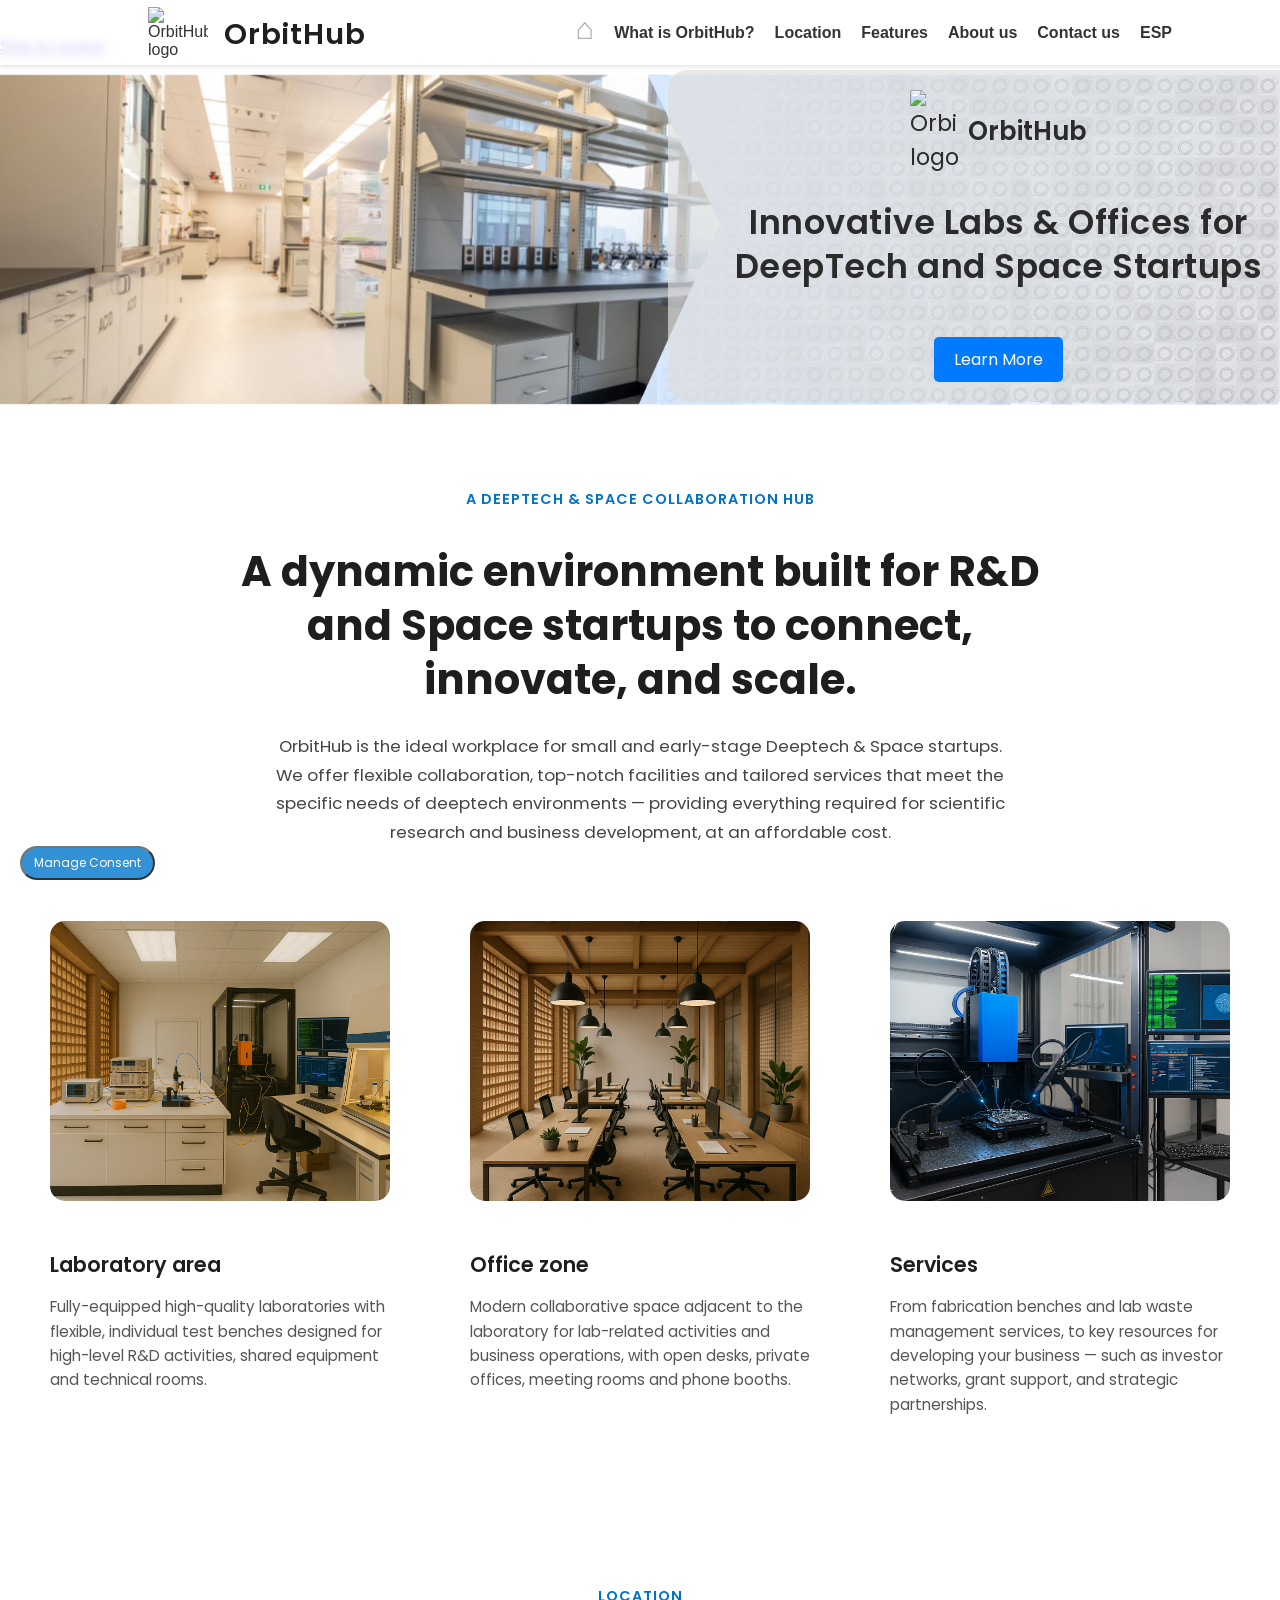
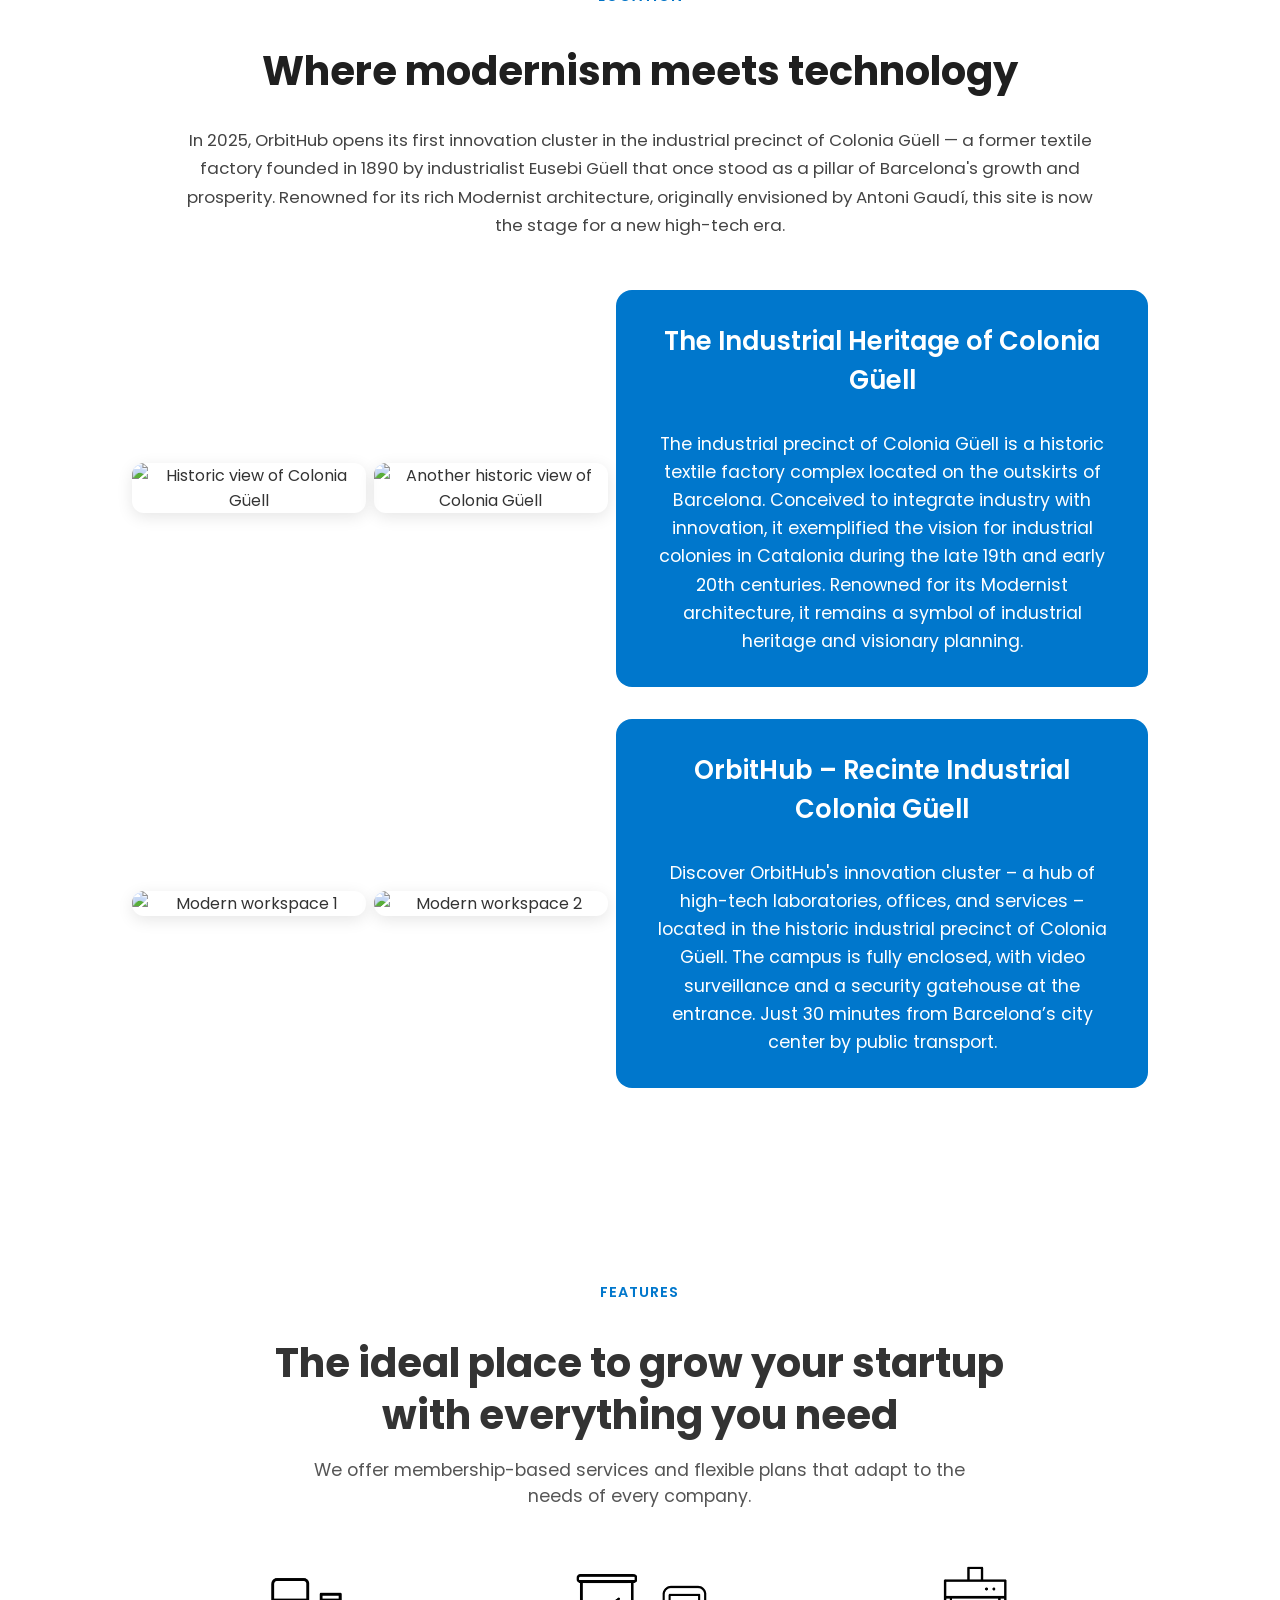
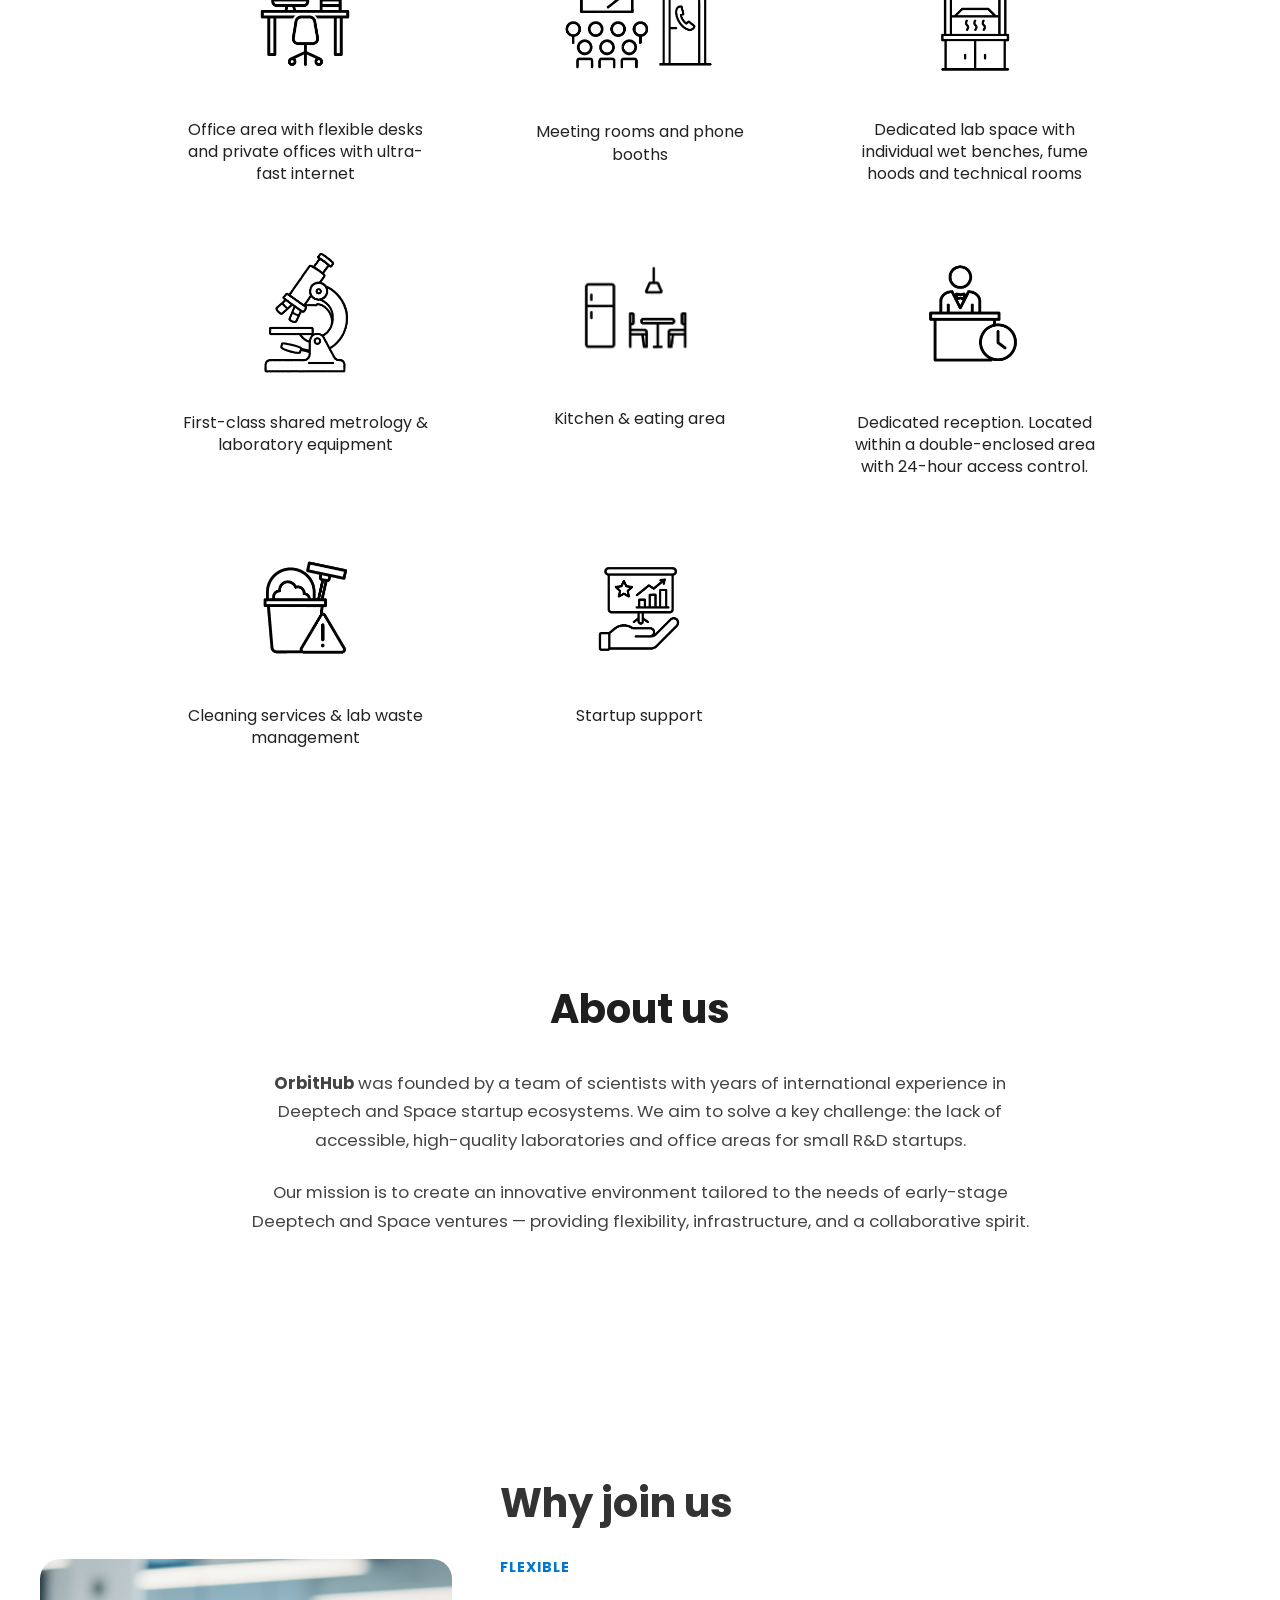
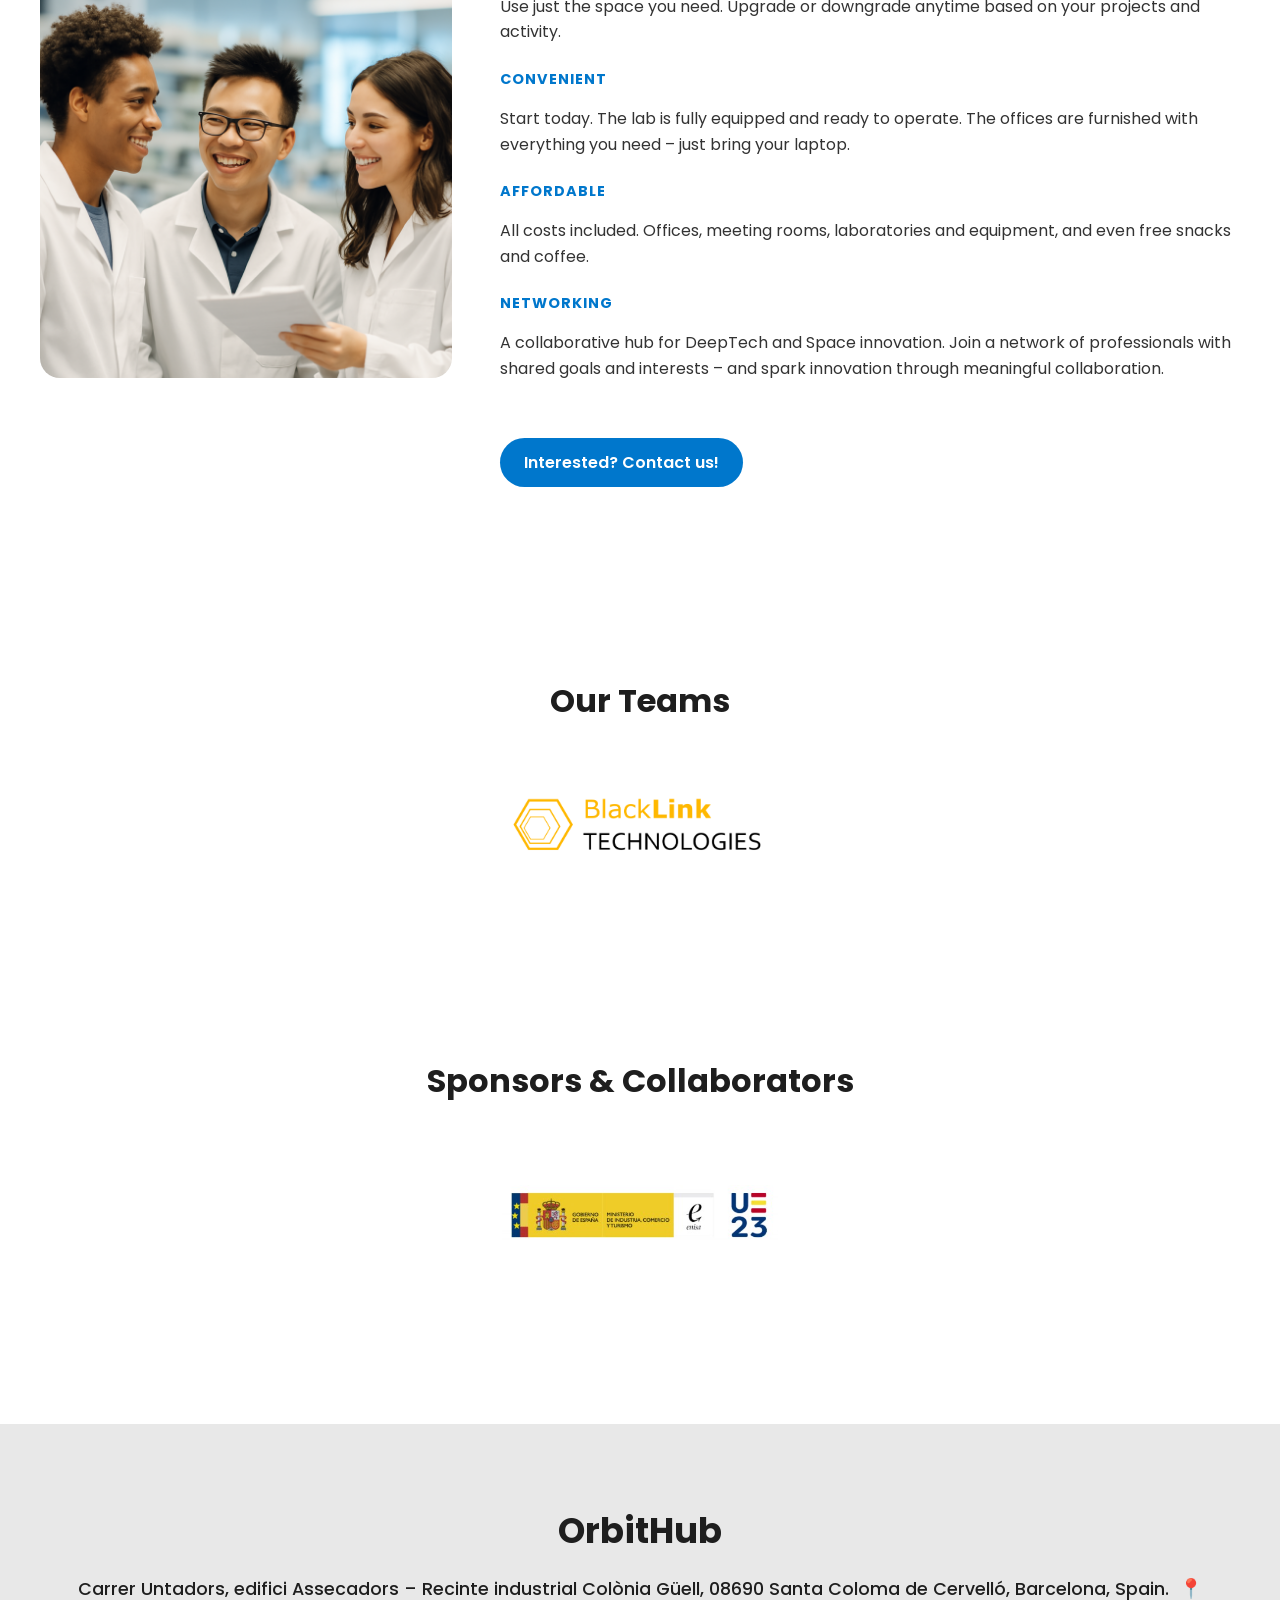
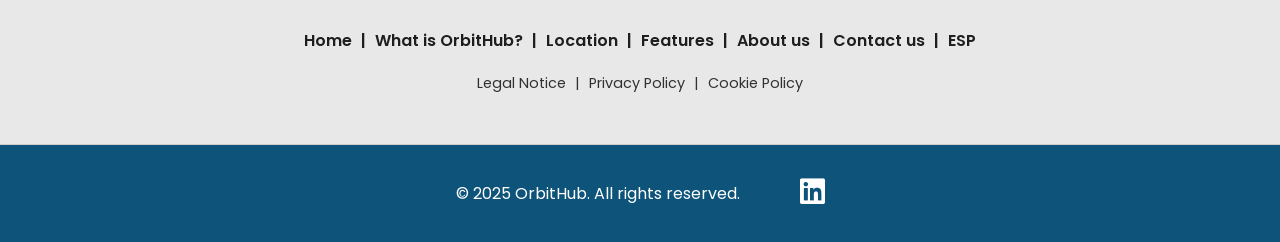
==== index.html @ 1210e1f3 "adress" ====
<!DOCTYPE html>
<html lang="en">
<head>
  <meta charset="utf-8" />
  <meta name="viewport" content="width=device-width, initial-scale=1" />

  <!-- Primary Meta -->
  <title>OrbitHub – Innovative Labs & Offices for Space and DeepTech Startups</title>
  <meta name="description" content="OrbitHub offers cutting-edge laboratory and office areas for DeepTech and Space startups. Collaborate, innovate, and grow in a purpose-built R&D environment." />
  <meta name="author" content="OrbitHub Team" />
  <meta name="robots" content="index, follow" />
  <link rel="canonical" href="https://Orbithub.tech/" />

  <!-- Favicons -->
  <link rel="icon" href="images/hero_v3_favicon.png" type="image/png" />

  <!-- Fonts & Styles -->
  <link rel="preconnect" href="https://fonts.googleapis.com" />
  <link rel="preconnect" href="https://fonts.gstatic.com" crossorigin />
  <link href="https://fonts.googleapis.com/css2?family=Poppins:wght@400;600&display=swap" rel="stylesheet" />
  <link rel="stylesheet" href="style.css" />

  <!-- Open Graph / Social -->
  <meta property="og:title" content="OrbitHub – Labs & Offices for DeepTech" />
  <meta property="og:description" content="Labs and offices for startups in deeptech and space sectors. Located near Barcelona." />
  <meta property="og:image" content="images/og-preview.jpg" />
  <meta property="og:url" content="https://Orbithub.tech/" />
  <meta property="og:site_name" content="OrbitHub" />
  <meta property="og:type" content="website" />

  <!-- Twitter -->
  <meta name="twitter:card" content="summary_large_image" />
  <meta name="twitter:title" content="OrbitHub – Labs & Offices for DeepTech" />
  <meta name="twitter:description" content="Labs and offices for startups in deeptech and space sectors. Located near Barcelona." />
  <meta name="twitter:image" content="images/og-preview.jpg" />

  <!-- Theme color -->
  <meta name="theme-color" content="#0077cc" />

  <!-- Icons -->
  <link rel="stylesheet" href="https://cdnjs.cloudflare.com/ajax/libs/font-awesome/6.4.0/css/all.min.css" />
</head>
<body id="home">
  <a class="skip-link" href="#main">Skip to content</a>



  <!-- HEADER -->
  <header role="banner">
    <div class="container">
      <div class="logo-container">
        <img src="images/hero_v3.png" alt="OrbitHub logo" class="logo" />
        <strong class="logo-name">OrbitHub</strong>
      </div>

      <nav class="main-nav" aria-label="Main navigation">
        <ul>
          <li><a href="#home" class="icono-gris" title="Go to top">⌂</a></li>
          <li><a href="#que-es-OrbitHub">What is OrbitHub?</a></li>
          <li><a href="#ubicaciones">Location</a></li>
          <li><a href="#features">Features</a></li>
          <li><a href="#sobre-nosotros">About us</a></li>
          <li><a href="#why-joining">Contact us</a></li>
          <li><a href="#esp" lang="es" hreflang="es">ESP</a></li>
        </ul>
      </nav>
    </div>
  </header>
  <!-- /HEADER -->



  <main id="main">




<!-- HERO Section -->
<section class="hero" aria-label="Main introduction">
  <img src="images/background_v2_300dpi.png" alt="Background image with modern lab motif" class="hero-img" />
  <div class="hero-text">
    <div class="hero-logo">
      <img src="images/hero_v3.png" alt="OrbitHub logo" />
      <span class="logo-name-inline">OrbitHub</span>
    </div>
    <h1>Innovative Labs &amp; Offices for DeepTech and Space Startups</h1>
    <a href="#que-es-OrbitHub" class="btn">Learn More</a>
  </div>
</section>
<!-- End HERO Section -->




<!-- WHAT IS ORBITHUB Section -->
<section id="que-es-OrbitHub" class="intro-section" aria-label="Collaboration section">
  <p class="intro-subtitle">A DEEPTECH &amp; SPACE COLLABORATION HUB</p>
  <h2 class="intro-title">A dynamic environment built for R&amp;D and Space startups to connect, innovate, and scale.</h2>
  <p class="intro-description">
    OrbitHub is the ideal workplace for small and early-stage Deeptech &amp; Space startups. We offer flexible collaboration, top-notch facilities and tailored services that meet the specific needs of deeptech environments — providing everything required for scientific research and business development, at an affordable cost.
  </p>
</section>

<!-- Three cards + button -->
<section class="feature-section" aria-label="Key features of OrbitHub">
  <article class="feature-card">
    <img src="images/LabSpace.png" alt="Laboratory area" />
    <h3>Laboratory area</h3>
    <p>Fully-equipped high-quality laboratories with flexible, individual test benches designed for high-level R&amp;D activities, shared equipment and technical rooms.</p>
  </article>

  <article class="feature-card">
    <img src="images/OfficeSpace.png" alt="Office zone" />
    <h3>Office zone</h3>
    <p>Modern collaborative space adjacent to the laboratory for lab-related activities and business operations, with open desks, private offices, meeting rooms and phone booths.</p>
  </article>

  <article class="feature-card">
    <img src="images/Services.png" alt="Services" />
    <h3>Services</h3>
    <p>From fabrication benches and lab waste management services, to key resources for developing your business — such as investor networks, grant support, and strategic partnerships.</p>
  </article>

  <!-- Button centered below the three cards -->
  <!--
  <div class="feature-btn-container">
    <a href="#sobre-nosotros" class="intro-btn">Contact us to learn more</a>
  </div>
  -->
</section>
<!-- END / WHAT IS ORBITHUB Section -->



<!-- LOCATION Section -->
<section class="location-section" id="ubicaciones" aria-label="Location section">
  <p class="location-subtitle">LOCATION</p>
  <h2 class="location-title">Where modernism meets technology</h2>
  <p class="location-description">
    In 2025, OrbitHub opens its first innovation cluster in the industrial precinct of Colonia Güell — a former textile factory founded in 1890 by industrialist Eusebi Güell that once stood as a pillar of Barcelona's growth and prosperity. Renowned for its rich Modernist architecture, originally envisioned by Antoni Gaudí, this site is now the stage for a new high-tech era.
  </p>

  <div class="location-highlight-wrapper">
    <!-- Row 1 -->
    <div class="location-highlight">
      <div class="highlight-item left-image row1">
        <img src="images/location/Location_old_1.png" alt="Historic view of Colonia Güell" />
      </div>
      <div class="highlight-item center-image row1">
        <img src="images/location/Location_old_2.png" alt="Another historic view of Colonia Güell" />
      </div>
      <div class="highlight-item highlight-content">
        <h3>The Industrial Heritage of Colonia Güell</h3>
        <p>
          The industrial precinct of Colonia Güell is a historic textile factory complex located on the outskirts of Barcelona. Conceived to integrate industry with innovation, it exemplified the vision for industrial colonies in Catalonia during the late 19th and early 20th centuries. Renowned for its Modernist architecture, it remains a symbol of industrial heritage and visionary planning.
        </p>
      </div>
    </div>

    <!-- Row 2 -->
    <div class="location-highlight">
      <div class="highlight-item left-image row2">
        <img src="images/location/Location_modern_1.png" alt="Modern workspace 1" />
      </div>
      <div class="highlight-item center-image row2">
        <img src="images/location/Location_modern_2.png" alt="Modern workspace 2" />
      </div>
      <div class="highlight-item highlight-content">
        <h3>OrbitHub – Recinte Industrial Colonia Güell</h3>
        <p>
          Discover OrbitHub's innovation cluster – a hub of high-tech laboratories, offices, and services – located in the historic industrial precinct of Colonia Güell. The campus is fully enclosed, with video surveillance and a security gatehouse at the entrance. Just 30 minutes from Barcelona’s city center by public transport.
        </p>
        <!-- <a href="#ubicaciones" class="highlight-btn">Explore</a> -->
      </div>
    </div>
  </div>
</section>
<!-- END LOCATION Section -->



<!-- FEATURE DETAILS (icon grid) -->
<section id="features" class="feature-details-section" aria-label="Feature details section">
  <div class="container">
    <p class="feature-details-subtitle">FEATURES</p>
    <h2 class="feature-details-title">The ideal place to grow your startup<br />with everything you need</h2>
    <p class="feature-details-description">We offer membership-based services and flexible plans that adapt to the needs of every company.</p>

    <div class="feature-details-grid">
      <div class="feature-item">
        <img src="icons/sketch_office_1024.png" alt="Office" />
        <p>Office area with flexible desks and private offices with ultra-fast internet</p>
      </div>
      <div class="feature-item">
        <img src="icons/sketch_meeting_rooms_phone_boots_1024.png" alt="Meeting rooms and phone booths" class="icon-meeting" />
        <p>Meeting rooms and phone booths</p>
      </div>
      <div class="feature-item">
        <img src="icons/sketch_fumehood_wetbench_1024.png" alt="Lab benches and fume hoods" />
        <p>Dedicated lab space with individual wet benches, fume hoods and technical rooms</p>
      </div>
      <div class="feature-item">
        <img src="icons/sketch_shared_equipment_1024.png" alt="Shared equipment" />
        <p>First-class shared metrology &amp; laboratory equipment</p>
      </div>
      <div class="feature-item">
        <img src="icons/sketch_kitchen_eating_area_1024.png" alt="Kitchen and eating area" />
        <p>Kitchen &amp; eating area</p>
      </div>
      <div class="feature-item">
        <img src="icons/sketch_24h_reception_1024.png" alt="Reception and 24h access" />
        <p>Dedicated reception. Located within a double-enclosed area with 24-hour access control.</p>
      </div>
      <div class="feature-item">
        <img src="icons/sketch_cleaning_waste_management_1024.png" alt="Cleaning services and lab waste management" />
        <p>Cleaning services &amp; lab waste management</p>
      </div>
      <div class="feature-item">
        <img src="icons/sketch_support_1024.png" alt="Startup support" />
        <p>Startup support</p>
      </div>
    </div>
  </div>
</section>
<!-- /FEATURE DETAILS -->



<!-- ABOUT US Section -->
<section class="about-section" id="sobre-nosotros" aria-label="About OrbitHub">
  <div class="about-container about--text-only">
    <div class="about-text">
      <h2>About us</h2>
      <p><strong>OrbitHub</strong> was founded by a team of scientists with years of international experience in Deeptech and Space startup ecosystems. We aim to solve a key challenge: the lack of accessible, high-quality laboratories and office areas for small R&amp;D startups.</p>
      <p>Our mission is to create an innovative environment tailored to the needs of early-stage Deeptech and Space ventures — providing flexibility, infrastructure, and a collaborative spirit.</p>
      <!-- <a href="#contacto" class="about-btn">Learn more about us</a> -->
    </div>
  </div>
</section>
<!-- END ABOUT US Section-->



<!-- WHY JOIN US Section -->
<section class="why-join-section" id="why-joining" aria-label="Why join OrbitHub">
  <div class="why-join-container">
    <div class="why-join-image">
      <img src="images/Join_Us_40dpi.png" alt="Scientists discussing in a lab" />
    </div>
    <div class="why-join-text">
      <h2>Why join us</h2>
      <div class="why-point">
        <h4>Flexible</h4>
        <p>Use just the space you need. Upgrade or downgrade anytime based on your projects and activity.</p>
      </div>
      <div class="why-point">
        <h4>Convenient</h4>
        <p>Start today. The lab is fully equipped and ready to operate. The offices are furnished with everything you need – just bring your laptop.</p>
      </div>
      <div class="why-point">
        <h4>Affordable</h4>
        <p>All costs included. Offices, meeting rooms, laboratories and equipment, and even free snacks and coffee.</p>
      </div>
      <div class="why-point">
        <h4>Networking</h4>
        <p>A collaborative hub for DeepTech and Space innovation. Join a network of professionals with shared goals and interests – and spark innovation through meaningful collaboration.</p>
      </div>
      <a href="mailto:info@orbithub.tech" class="btn-cta">Interested? Contact us!</a>
    </div>
  </div>
</section>
<!-- End WHY JOIN US Section -->



<!-- TEAMS Section -->
<section class="teams-section" aria-label="Teams currently at OrbitHub">
  <div class="teams-container">
    <h2 class="teams-title">Our Teams</h2>
    <div class="teams-logos">
      <a href="#" onclick="openTeamLink(event)" title="Visit BlackLink Technologies website">
        <img src="images/teams/BLT_logo_v9W.png" alt="BlackLink Technologies logo" />
      </a>
    </div>
  </div>
</section>

<script>
function openTeamLink(event) {
  event.preventDefault(); // prevent default <a> navigation

  const webUrl = "https://www.blacklink.tech";
  const appUrl = "blacklinktech://open"; // hypothetical deep-link to the app
  const isMobile = /Mobi|Android|iPhone|iPad|iPod/i.test(navigator.userAgent);

  if (isMobile) {
    // Try to open the app
    const now = Date.now();
    const iframe = document.createElement('iframe');
    iframe.style.display = 'none';
    iframe.src = appUrl;
    document.body.appendChild(iframe);

    // Fallback to web if app not installed
    setTimeout(() => {
      if (Date.now() - now < 1500) {
        window.open(webUrl, '_blank'); // ✅ opens in a new tab
      }
      document.body.removeChild(iframe);
    }, 1000);
  } else {
    // ✅ Desktop: always open in a new tab
    window.open(webUrl, '_blank');
  }
}
</script>
<!-- End TEAMS Section -->





<!-- SPONSORS & COLLABORATORS Section -->
<section class="sponsor-section" id="sponsors" aria-label="Sponsors and collaborators">
  <h2 class="sponsor-title">Sponsors &amp; Collaborators</h2>
  <div class="sponsor-logos" role="list" aria-label="Sponsor logos">
    <img src="images/sponsors/Ministerio_Enisa.jpg" alt="Spanish Government" role="listitem" />
    <!-- <img src="images/sponsors/Space_Capital.jpg" alt="Space Capital" role="listitem" /> -->
    <!-- <img src="images/sponsors/Starburst_Aerospace.jpg" alt="Starburst Aerospace" role="listitem" /> -->
    <!-- <img src="images/sponsors/The_Aerospace_Corporation.jpg" alt="The Aerospace Corporation" role="listitem" /> -->
    <!-- <img src="images/sponsors/Impact_Hub.jpg" alt="Impact Hub" role="listitem" /> -->
  </div>
</section>
<!-- End SPONSORS & COLLABORATORS Section -->





    <!-- CONTACT (anchor only) -->
    <div id="contacto" aria-hidden="true"></div>
  </main>

  <!-- FOOTER -->
  <footer class="site-footer" role="contentinfo">
    <div class="footer-content">
      <h2 class="footer-title">OrbitHub</h2>
      <p class="footer-address">
        Carrer Untadors<!-- 45 -->, edifici Assecadors – Recinte industrial Colònia Güell, 08690 Santa Coloma de Cervelló, Barcelona, Spain. <span class="footer-icon" aria-hidden="true">📍</span>
      </p>
      <nav class="footer-nav" aria-label="Footer navigation">
        <a href="#home">Home</a> |
        <a href="#que-es-OrbitHub">What is OrbitHub?</a> |
        <a href="#ubicaciones">Location</a> |
        <a href="#features">Features</a> |
        <a href="#sobre-nosotros">About us</a> |
        <a href="#why-joining">Contact us</a> |
        <a href="#esp" lang="es" hreflang="es">ESP</a>

      </nav>
      <div class="footer-legal">
        <a href="#">Legal Notice</a> |
        <a href="#">Privacy Policy</a> |
        <a href="#">Cookie Policy</a>
      </div>
    </div>
  </footer>

  <footer class="legal-footer">
    <div class="legal-container">
      <p>&copy; 2025 OrbitHub. All rights reserved.</p>
      <a href="https://www.linkedin.com/company/your-company-name" target="_blank" rel="noopener" class="linkedin-link" aria-label="LinkedIn OrbitHub">
        <i class="fab fa-linkedin" aria-hidden="true"></i>
      </a>
    </div>
  </footer>
  <!-- /FOOTER -->


  <!-- COOKIE CONSENT -->
  <div id="cookieConsentBanner" class="cookie-consent-banner hidden" role="dialog" aria-live="polite" aria-modal="true" aria-labelledby="cookieTitle">
    <p id="cookieTitle"><strong>Cookies</strong></p>
    <p>We use cookies to improve your experience. By continuing to browse, you accept our cookie policy.</p>
    <div class="cookie-actions">
      <button type="button" onclick="acceptCookies()">Accept</button>
      <button type="button" onclick="declineCookies()">Decline</button>
    </div>
  </div>
  <button id="manageConsentTab" class="manage-consent-tab" type="button" aria-controls="cookieConsentBanner" aria-expanded="false" onclick="toggleCookieBanner()">
    Manage Consent
  </button>

  <noscript>
    <div class="cookie-consent-banner">
      <p>Cookies are controlled by your browser. JavaScript is disabled, so this banner cannot store your choice.</p>
    </div>
  </noscript>
  <!-- /COOKIE CONSENT -->

  <!-- JS -->
  <script>
    function hideBanner() {
      const banner = document.getElementById('cookieConsentBanner');
      if (!banner) return;
      banner.classList.add('hidden');
      document.getElementById('manageConsentTab')?.setAttribute('aria-expanded', 'false');
    }

    function acceptCookies() {
      hideBanner();
      try { localStorage.setItem('cookieConsent', 'accepted'); } catch (e) {}
    }

    function declineCookies() {
      hideBanner();
      try { localStorage.setItem('cookieConsent', 'declined'); } catch (e) {}
    }

    function toggleCookieBanner() {
      const banner = document.getElementById('cookieConsentBanner');
      const tab = document.getElementById('manageConsentTab');
      if (!banner || !tab) return;
      const isHidden = banner.classList.toggle('hidden');
      tab.setAttribute('aria-expanded', String(!isHidden));
    }

    // Detect clicks outside the cookie banner
    document.addEventListener('click', function (event) {
      const banner = document.getElementById('cookieConsentBanner');
      const tab = document.getElementById('manageConsentTab');
      if (!banner || !tab) return;
      if (!banner.classList.contains('hidden')) {
        if (!banner.contains(event.target) && !tab.contains(event.target)) {
          hideBanner();
        }
      }
    });

    // Auto-hide if consent was already given
    window.addEventListener('load', () => {
      try {
        const consent = localStorage.getItem('cookieConsent');
        if (consent) hideBanner();
      } catch (e) {}
    });
  </script>
</body>
</html>
---- style.css ----
/* Estilos generales */
body {
  font-family: Arial, sans-serif;
  margin: 0;
  padding: 0;
  color: #333;
  padding-top: 38px; /* Adjust based on header height */
}




/* HEADER section */
header {
  position: fixed;      /* Make it fixed */
  width: 100%;          /* Take full width */
  top: 0;               /* Stick to the top */
  z-index: 10000;        /* Ensure it stays above other content */  
  background-color: rgba(255, 255, 255, 0.8);  /* Slight transparency */
  backdrop-filter: blur(5px);  /* Optional: Blur background */
  box-shadow: 0 2px 4px rgba(0, 0, 0, 0.1);  /* Subtle shadow */
  transition: background-color 0.3s ease; /* Smooth transition */
  padding: 0 20px;         /* Horizontal padding */
  height: 65px;            /* Set a fixed height */
  display: flex;           /* Enable flexbox */
  align-items: center;     /* Center content vertically */
}
.container {
  width: 80%;
  margin: 0 auto;
  display: flex;
  justify-content: space-between;
  align-items: center;      /* Center vertically */
  height: 100%;             /* Take full height of header */
  padding: 0 20px;          /* Add horizontal padding to prevent content from touching edges */
}
.logo-container {
  display: flex;
  align-items: center;
  gap: 16px;
  padding-left: -10px; /* Adjust this value as needed */
}
.logo {
  width: 60px;
  height: auto;
}
.logo-name {
  font-size: 1.8rem;
  font-weight: 600;
  color: #1f1f1f;
  font-family: 'Poppins', sans-serif;
  letter-spacing: 0.8px;
  margin-top: 4px;
}
/* NAVIGATION Menu */
.main-nav ul, nav ul {
  display: flex;
  align-items: center;     /* Center items vertically */
  list-style: none;
  margin: 0;
  padding: 0;
}
.main-nav a, nav ul li a {
  text-decoration: none;
  font-size: 1rem;
  color: #333;
  font-weight: bold;  /* Added */
  transition: color 0.2s ease;
}
.main-nav a:hover, nav ul li a:hover {
  color: #007acc;
}
nav ul li:first-child a {
  font-size: 1.9rem;
}
.icono-gris {
  color: rgb(46, 46, 46);
  opacity: 0.4;
  transition: opacity 0.3s ease;
  font-size: 1.1em;
  display: flex;         /* Flexbox for centering */
  align-items: center;   /* Center vertically */
  justify-content: center; /* Center horizontally */
  margin-top: -8px;  /* Shift slightly upwards */
}
.icono-gris:hover {
  opacity: 1;
}
nav ul li {
  margin-left: 20px;
}
/* END HEADER section */



/* HERO section */
.hero {
  position: relative;
  width: 100vw;
  overflow: hidden;
}
.hero-img {
  width: 100%;
  height: auto;
  display: block;
}
.hero-text {
  position: absolute;
  top: 50%;
  left: 78%;
  transform: translate(-50%, -50%);
  color: rgb(43, 43, 43);
  background: rgba(223, 223, 223, 0.7); /* Fondo semitransparente para legibilidad */
  padding: 20px 30px;
  border-radius: 20px;
  text-align: center;
  font-size: 1.4rem;
  max-width: 90%;
  font-family: 'Poppins', sans-serif;
  width: 600px;       /* Make it a fixed width */
  max-width: 90%;     /* Still keeps it responsive on smaller screens */
}
.hero-text h1 {
  font-weight: 600;
  letter-spacing: 0.5px;
  line-height: 1.3;
}
/* Boton "Learn More" */
.btn {
  display: inline-block;
  background-color: #333;
  color: #fff;
  padding: 12px 24px;
  margin-top: 20px;
  border: none;
  border-radius: 5px;
  font-size: 1rem;
  text-decoration: none;
  transition: background-color 0.3s ease;
}
.btn:hover {
  background-color: #555;
}
.hero .btn {
  background-color: #007bff;
  color: #fff;
  padding: 10px 20px;
  text-decoration: none;
  border-radius: 5px;
  margin-top: 20px;
}
/*Intro section*/
.intro-section {
  padding: 100px 20px;
  text-align: center;
  max-width: 850px;
  margin: 0 auto;
  font-family: 'Poppins', sans-serif;
}
.intro-subtitle {
  color: #0073c6; /* Cosymbio blue */
  text-transform: uppercase;
  font-weight: 600;
  font-size: 0.9rem;
  letter-spacing: 1px;
  margin-bottom: 20px;
}
.intro-title {
  font-size: 2.8rem;
  font-weight: 700;
  color: #1e1e1e;
  margin-bottom: 30px;
  line-height: 1.3;
}
.intro-description {
  font-size: 1.05rem;
  color: #444;
  line-height: 1.7;
  margin-bottom: 40px;
  max-width: 750px;
  margin-left: auto;
  margin-right: auto;
}
.intro-btn {
  background-color: #007bff;
  color: #fff;
  text-transform: uppercase;
  padding: 14px 28px;
  border-radius: 35px;
  text-decoration: none;
  font-weight: 700;
  font-size: 0.95rem;
  transition: background-color 0.3s ease;
  display: inline-block;
}
.intro-btn:hover {
  background-color: #005fc4;
}
/* Responsividad para pantallas pequeñas */
@media (max-width: 768px) {
  .hero {
      height: 70vh; /* Reduce la altura en móviles */
  }
  .hero-text {
      font-size: 1.5rem;
      padding: 15px;
  }
}
/* Logo over background hero image*/
.hero-logo {
  display: flex;
  align-items: center;
  justify-content: center;
  gap: 10px;
  margin-bottom: 20px;
}
.hero-logo img {
  width: 48px;   /* tamaño del logo */
  height: auto;
}
.logo-name-inline {
  font-size: 1.6rem;      /* hace que el texto acompañe bien al logo */
  font-weight: 600;
  font-family: 'Poppins', sans-serif;
  color: rgb(43, 43, 43);
}
/* END HERO section */



/* WHAT IS ORBITHUB Section*/
/* Intro text (title + description) */
.intro-section {
  padding: 60px 20px 40px 20px;  /* top, right, bottom, left */
  text-align: center;
  max-width: 850px;
  margin: 0 auto;
  font-family: 'Poppins', sans-serif;
}
/* Subtitle and main title */
.intro-subtitle {
  color: #0073c6;
  text-transform: uppercase;
  font-weight: 600;
  font-size: 0.9rem;
  letter-spacing: 1px;
  margin-bottom: 15px;
}
.intro-title {
  font-size: 2.6rem;
  font-weight: 700;
  color: #1e1e1e;
  margin-bottom: 25px;
  line-height: 1.3;
}
.intro-description {
  font-size: 1.05rem;
  color: #444;
  line-height: 1.7;
  margin-bottom: 30px;
  max-width: 750px;
  margin-left: auto;
  margin-right: auto;
}
/* Three feature cards (images + text) */
.feature-section {
  display: flex;
  justify-content: center;
  gap: 80px;
  padding: 5px 50px 40px 50px; /* reduced top padding */
  flex-wrap: wrap;
  max-width: 1200px;
  margin: 0 auto;
  font-family: 'Poppins', sans-serif;
}
.feature-card {
  flex: 1 1 340px;
  max-width: 400px;
  text-align: left;
}
.feature-card img {
  width: 100%;
  border-radius: 15px;
  margin-bottom: 20px;
  object-fit: cover;
  height: 280px;
}
.feature-card h3 {
  font-size: 1.3rem;
  font-weight: 600;
  margin-bottom: 12px;
  color: #1f1f1f;
}
.feature-card p {
  font-size: 0.95rem;
  line-height: 1.6;
  color: #555;
}
/* Centered button under the three cards */
/*
.feature-btn-container {
  width: 100%;
  display: flex;
  justify-content: center;
  margin-top: 5px;  /* tighter spacing 
}*/
/* END / WHAT IS ORBITHUB Section */



/* LOCATION Section */
.location-section {                     /* characteristics for the whole section */
text-align: center;
padding: 100px 20px;                  /* gives always space above/below and left/right. padding: [TOP/BOTTOM] [LEFT/RIGHT] */
max-width: none;                      /* allow full-width flexibility */
margin: 0 auto;                       /* centers the section horizontally */
font-family: 'Poppins', sans-serif;   /* centers the section horizontally */
}
.location-subtitle {
text-transform: uppercase;
font-weight: 600;
color: #0073c6;
font-size: 0.9rem;
letter-spacing: 1px;
margin-bottom: 20px;
}
.location-title {
font-size: 2.5rem;
font-weight: 700;
color: #1f1f1f;
margin-bottom: 25px;
}
.location-description {
font-size: 1.05rem;
line-height: 1.7;
color: #444;
margin-bottom: 50px;
max-width: 910px;
margin-left: auto;
margin-right: auto;
}
/* === OUTER WRAPPER === Acts as an outer container for the images + blue box. */
.location-highlight-wrapper {
width: 100%;                    /* makes the wrapper take up the full width of its parent (.location-section). */
max-width: 1600px;              /* Even though it can stretch to 100% of the page, it won’t exceed 1600px */
margin: 0 auto;                 /* Center horizontally */
display: flex;                  /* turns .location-highlight-wrapper into a flex container. That means its direct child elements 
                                will automatically be laid out using the Flexbox model, rather than the default block model. */
flex-direction: column; /* 👈 Make it stack child rows vertically */
justify-content: center;
align-items: center;     /* Optional: center each row */
gap: 2rem;  
}
/* === HORIZONTAL FLEX GROUP === */
.location-highlight {
display: flex;
gap: 0.5rem;                    /* This is the spacing between the three items */
justify-content: space-between;
align-items: stretch;
width: 82%;
max-width: 1600px;
}
/* === Individual items === */
.highlight-item {
display: flex;
justify-content: center;
align-items: center;
}
.left-image{
flex: 0.8;    /* Make the blue box 0.7 times wider compared to the other elements.*/
}
.left-image img{
width: 100%;
height: auto;
border-radius: 12px;
object-fit: cover;
box-shadow: 0 4px 16px rgba(0, 0, 0, 0.1);
}
.center-image {
flex: 0.8;    /* Make the blue box 0.7 times wider compared to the other elements.*/
}
.center-image img {
width: 100%;
height: auto;
border-radius: 12px;
object-fit: cover;
box-shadow: 0 4px 16px rgba(0, 0, 0, 0.1);
}
.highlight-content {
flex: 1.6;            /* Make the blue box 1.4 times wider compared to the other elements*/
/*background: linear-gradient(135deg, #007bff, #0097e6); */
color: white;
border-radius: 1rem;
padding: 2rem;
background: #0077cc;            /* light background for TESTING */
border: 0px solid red;          /* light background for TESTING helps seeing spacing added or removed around the text*/
display: flex;
flex-direction: column;
/* justify-content: center; */    /* removed for TESTING */
justify-content: flex-start;      /* added for TESTING */
text-align: center;
}
.highlight-content h3 {          /* TITLE BOX inside the blue box (highlight-content) */
font-size: 1.6rem;
font-weight: 600;
background: #0077cc;
padding: 0px 0px 0px 0px;       /* Top Right Bottom Left. Space all-around INSIDE the border of the TITLE BOX. It pushes the content inward */
margin: 0px 0px 30px 0px;       /* Top Right Bottom Left. Space all-around OUTSIDE the border of the TITLE BOX. It pushes the other elements away */
}
.highlight-content p {          /* TEXT BOX inside the blue box (highlight-content) */
font-size: 1.1rem;
line-height: 1.6;
background: #0077cc;
padding: 0px 0px 0px 0px;      /* Top Right Bottom Left. Space all-around INSIDE the border of the TEXT BOX. It pushes the content inward */
margin: 0px 0px 0px 0px;       /* Top Right Bottom Left. Space all-around OUTSIDE the border of the TEXT BOX. It pushes the other elements away */
}
/* .highlight-btn {
background-color: white;
color: #0077cc;
padding: 1rem 2.5rem;
border-radius: 999px;
text-decoration: none;
font-weight: 600;
transition: 0.3s;
margin: 2rem auto 0;
display: inline-block;
}
.highlight-btn:hover {
background-color: #e6f0ff;
} */
/* === Responsive behavior === */
@media (max-width: 1024px) {
.location-highlight {
  flex-direction: column;
  align-items: center;
}
.highlight-item {
  width: 100%;
}
.highlight-content {
  align-items: center;
  text-align: center;
}
.highlight-btn {
  margin: 1.5rem auto 0;
}
}
/* END LOCATION section */



/* FEATURE DETAILS section */
.feature-details-section {
text-align: center;
padding: 5rem 2rem;
background-color: #fff;
font-family: 'Poppins', sans-serif;
}
.feature-details-subtitle {
color: #0077cc;
font-weight: 600;
text-transform: uppercase;
font-size: 0.9rem;
letter-spacing: 1px;
margin-bottom: 0.5rem;
}
.feature-details-title {
font-size: 2.5rem;
font-weight: 700;
line-height: 1.3;
margin-bottom: 1rem;
}
.feature-details-description {
font-size: 1.1rem;
color: #555;
max-width: 700px;
margin: 0 auto 3rem auto;
}
/* Only apply grid to icon area */
.feature-details-grid {
display: grid;
grid-template-columns: repeat(auto-fit, minmax(220px, 1fr));
gap: 3rem 2rem;
max-width: 1200px;
margin: 0 auto;
}
/* Each icon card */
.feature-item {
display: flex;
flex-direction: column;
align-items: center;
}
.feature-item img {
width: 130px;
height: auto;
margin-bottom: 1rem;
}
img.icon-meeting {
width: 160px; /* or any size you prefer */
}
.feature-item p {
font-size: 1rem;
line-height: 1.4;
color: #222;
max-width: 260px;
}
.feature-details-section .container {
display: block;
}
/* Responsive Tweaks */
@media (max-width: 768px) {
.feature-details-title {
  font-size: 2rem;
}
.feature-details-description {
  font-size: 1rem;
}
.feature-item img {
  width: 44px;
}
.feature-details-grid {
  gap: 2rem;
}
}
/* END FEATURE DETAILS section */



/* ABOUT US Section */
.about-section {
  padding: 100px 20px;
  background-color: #ffffff;
  font-family: 'Poppins', sans-serif;
}
.about-container {
  max-width: 1200px;            /* mismo ancho máximo que otras secciones */
  margin: 0 auto;               /* centra horizontalmente en la página */
  text-align: center;           /* centra el texto dentro */
}
.about-text {
  max-width: 800px;             /* limita el ancho de lectura como Features */
  margin: 0 auto;               /* centra el bloque */
}
.about-text h2 {
  font-size: 2.5rem;
  font-weight: 700;
  margin-bottom: 30px;          /* ↑↑  → aumenta separación título–texto */
  color: #1f1f1f;
}
.about-text p {
  font-size: 1.05rem;
  line-height: 1.7;
  color: #444;
  margin-bottom: 24px;          /* espacio más equilibrado entre párrafos */
}
/* .about-btn {
  display: inline-block;
  background-color: #0077cc;
  color: #fff;
  text-decoration: none;
  padding: 12px 24px;
  border-radius: 50px;
  font-weight: 600;
  transition: background-color 0.3s ease;
  margin-top: 30px;             
}
.about-btn:hover {
  background-color: #005fa3;
}
*/
/* Responsive */
@media (max-width: 768px) {
  .about-text h2 {
    font-size: 2rem;
  }
  .about-container {
    padding: 0 10px;
  }
}
/* END ABOUT US Section */




/* WHY JOIN US section */
.why-join-section {
padding: 80px 20px;
background-color: #fff;
font-family: 'Poppins', sans-serif;
}
.why-join-container {
display: flex;
flex-wrap: wrap;
gap: 40px;
align-items: center;
justify-content: center;
max-width: 1200px;
margin: 0 auto;
}
.why-join-image img {
border-radius: 20px;
width: 98%;
max-width: 700px;
height: auto;
object-fit: cover;
}
.why-join-image {
transform: translateY(9px); /* moves image down */
}
.why-join-text {
flex: 1;
min-width: 300px;
}
.why-join-text h2 {
font-size: 2.5rem;
font-weight: 700;
margin-bottom: 1.5rem;
}
.why-point {
margin-bottom: 1.5rem;
}
.why-point h4 {
color: #0077cc;
text-transform: uppercase;
font-size: 0.9rem;
letter-spacing: 1px;
margin-bottom: 5px;
}
.why-point p {
font-size: 1rem;
color: #333;
line-height: 1.6;
}
.btn-cta {
display: inline-block;
margin-top: 2rem;
background-color: #0077cc;
color: #fff;
padding: 12px 24px;
text-decoration: none;
border-radius: 30px;
font-weight: 600;
transition: background-color 0.3s ease;
}
.btn-cta:hover {
background-color: #005fa3;
}
/* Responsive tweak */
@media (max-width: 768px) {
.why-join-container {
  flex-direction: column;
  text-align: center;
}
.why-join-text {
  padding: 0 10px;
}
}
/* END WHY JOIN US section */




/* TEAMS Section */
.teams-section {
margin-top: 110px;
text-align: center;
background-color: #fff;
font-family: 'Poppins', sans-serif;
}
.teams-container {
max-width: 1200px;
margin: 0 auto;
text-align: center;
}
.teams-title {
font-size: 2rem;
font-weight: 700;
color: #1e1e1e;
margin-bottom: 60px;
}
.teams-logos {
display: flex;
flex-wrap: wrap;
justify-content: center;
align-items: center;
gap: 40px;
margin-bottom: 180px
}
.teams-logos img {
max-height: 85px; /* Try 100, 120, or more */
object-fit: contain;
transition: transform 0.3s ease;
}
.teams-logos img:hover {
transform: scale(1.05);
}
/* End TEAMS Section */



/* SPONSORS & COLLABORATORS section */
.sponsor-section {
margin-top: 40px;
text-align: center;
background-color: #fff;
font-family: 'Poppins', sans-serif;
}
.sponsor-title {
font-size: 2rem;
font-weight: 700;
color: #1e1e1e;
margin-bottom: 80px;
}
.sponsor-logos {
display: flex;
flex-wrap: wrap;
justify-content: center;
align-items: center;
gap: 120px;
margin-bottom: 180px
}
.sponsor-logos img {
max-height: 60px;
object-fit: contain;
transition: transform 0.3s ease;
}
.sponsor-logos img:hover {
transform: scale(1.05);
}
/* END SPONSORS & COLLABORATORS section */



/* FOOTER section */
footer {
  background-color: #333;
  /* color: #fff; */
  color: #1e1e1e;
  text-align: center;
  padding: 20px 0;
}
.site-footer {
/* background-color: #7cb5f9; /* Cosymbio/Nova blue */
background-color: rgba(223, 223, 223, 0.7); /* Fondo semitransparente para legibilidad */
color:  #1e1e1e;
padding: 50px 20px;
text-align: center;
font-family: 'Poppins', sans-serif;
}
.footer-title {
font-size: 2.2rem;
font-weight: 700;
margin-bottom: 10px;
}
.footer-address {
font-size: 1.1rem;
font-weight: 500;
margin-bottom: 25px;
}
.footer-icon {
font-size: 1.2rem;
margin-left: 5px;
}
.footer-nav {
font-weight: 600;
font-size: 1rem;
margin-bottom: 20px;
}
.footer-nav a {
color:  #1e1e1e;
text-decoration: none;
padding: 0 5px;
}
.footer-nav a:hover {
text-decoration: underline;
}
.footer-legal {
font-size: 0.9rem;
opacity: 0.9;
}
.footer-legal a {
color:  #1e1e1e;
text-decoration: none;
padding: 0 5px;
}
.footer-legal a:hover {
text-decoration: underline;
}
/* END FOOTER section */



/* LEGAL FOOTER section */
.legal-footer {
background-color: #0d537a; /* From your screenshot */
padding: 20px 10px;
font-size: 1rem;
color: #ffffff;
text-align: center;
font-family: 'Poppins', sans-serif;
border-top: 1px solid #ccc;
}
.legal-footer .legal-container {
display: flex;
justify-content: center;
align-items: center;
gap: 20px;
}
.legal-footer a {
color: #ffffff;
text-decoration: none;
font-size: 1.4rem;
}
.legal-footer a:hover {
text-decoration: underline;
}
/* LinkedIn icon specific */
.linkedin-link i {
font-size: 1.8rem;    /* 🔹 Increase icon size (default is around 1rem) */
margin-left: 40px;    /* 🔹 Push the icon to the right */
color: #ffffff;       /* 🔹 Ensure icon is white */
transition: transform 0.2s ease;
}
.linkedin-link i:hover {
transform: scale(1.2); /* Optional: slight grow on hover */
color: #0077b5;        /* Optional: LinkedIn blue on hover */
}
/* Responsive adjustment */
@media (max-width: 600px) {
.legal-footer .legal-container {
  flex-direction: column;
  gap: 10px;
}
}
/* END LEGAL FOOTER section*/



/* COOKIES CONSENT section */
.cookie-consent-banner {
position: fixed;
bottom: 60px; /* Justo encima del botón */
left: 20px;
max-width: 320px;
background-color: #fff;
border: 1px solid #ccc;
border-radius: 10px;
padding: 16px;
box-shadow: 0 8px 20px rgba(0, 0, 0, 0.15);
font-family: 'Poppins', sans-serif;
font-size: 0.9rem;
color: #333;
z-index: 10000;
transition: opacity 0.3s ease, transform 0.3s ease;
}
.cookie-consent-banner.hidden {
display: none;
}
.cookie-actions {
margin-top: 12px;
display: flex;
justify-content: flex-end;
gap: 10px;
}
.cookie-actions button {
background-color: #ffffff;
color: #0d537a;
border: none;
padding: 8px 14px;
border-radius: 20px;
cursor: pointer;
font-size: 0.85rem;
transition: background-color 0.3s ease;
}
.cookie-actions button:hover {
background-color: #005fa3;
}
.manage-consent-tab {
position: fixed;
bottom: 20px;
left: 20px;
background-color: #0077cc;
color: white;
font-size: 0.75rem;
padding: 6px 12px;
border-radius: 20px;
cursor: pointer;
z-index: 10001;
font-family: 'Poppins', sans-serif;
opacity: 0.8;
transition: opacity 0.3s;
}
.manage-consent-tab:hover {
opacity: 1;
}
/* END COOKIE CONSENT SECTION */
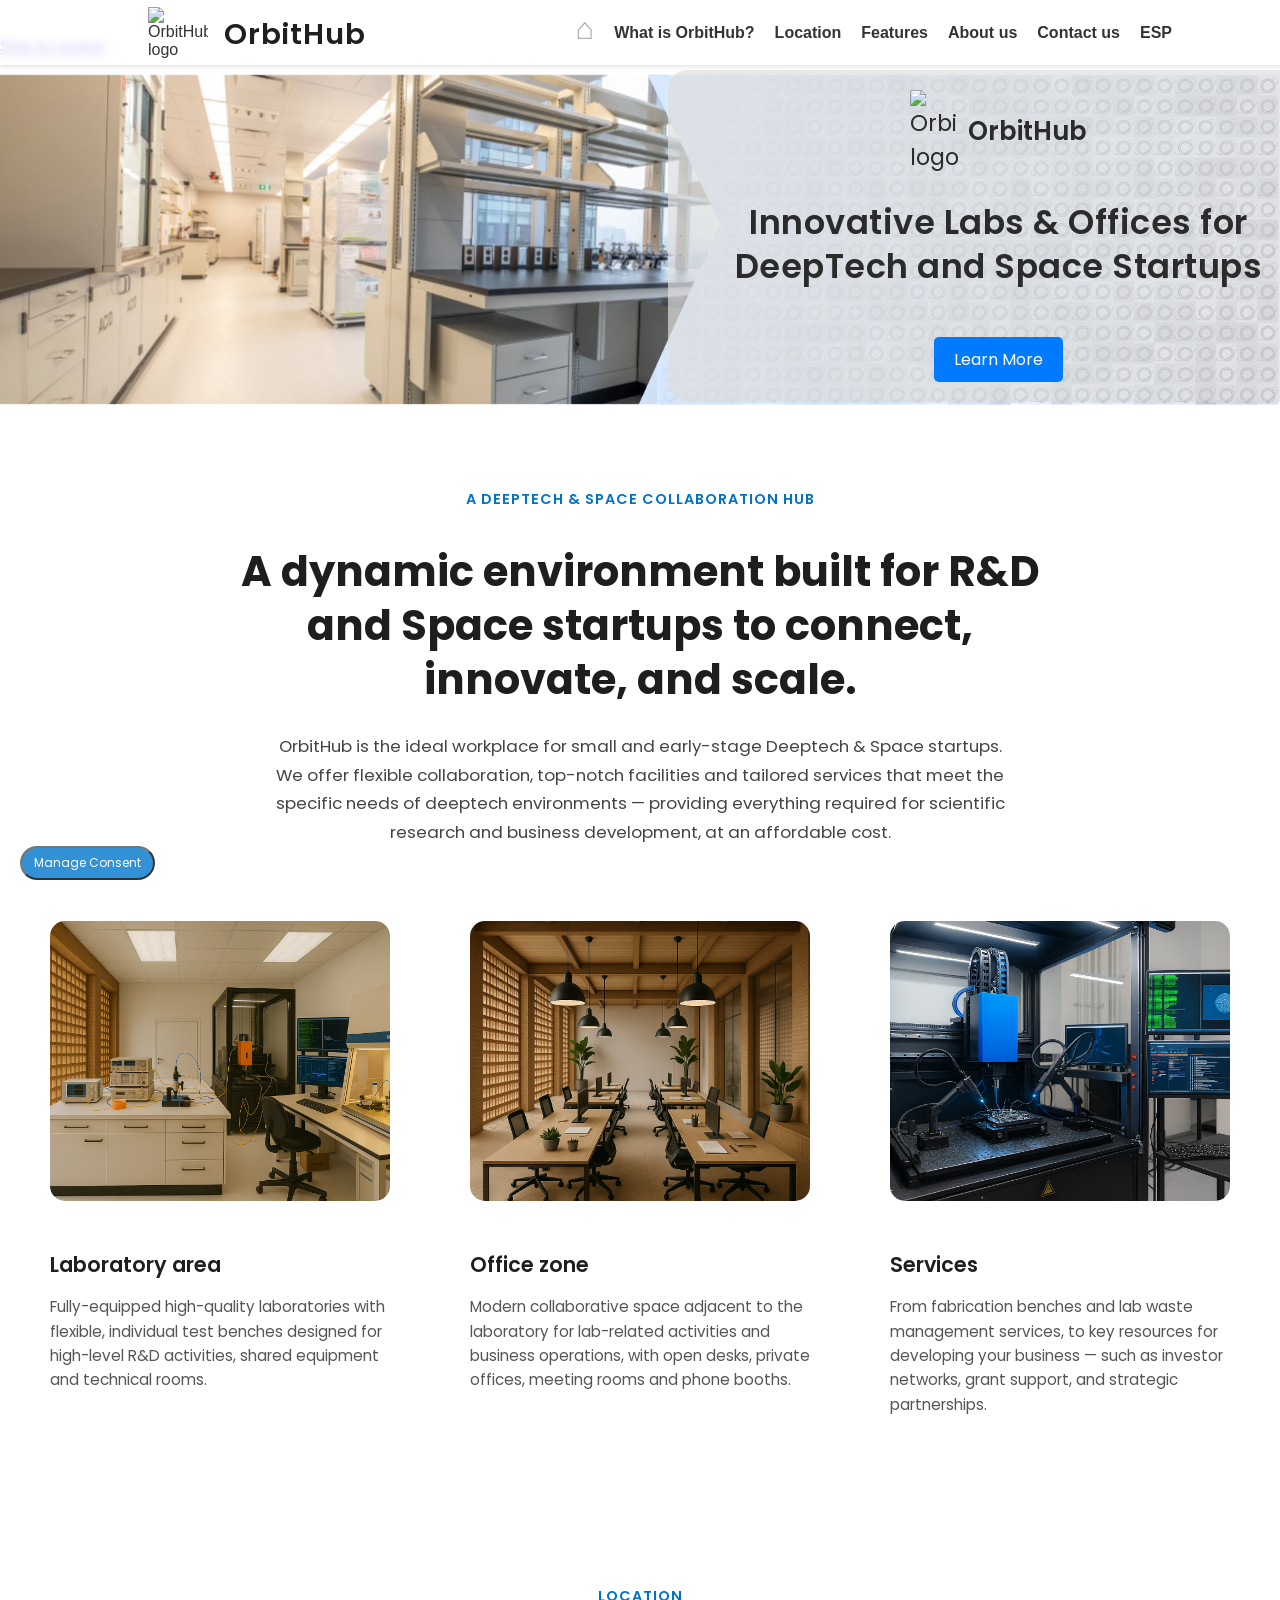
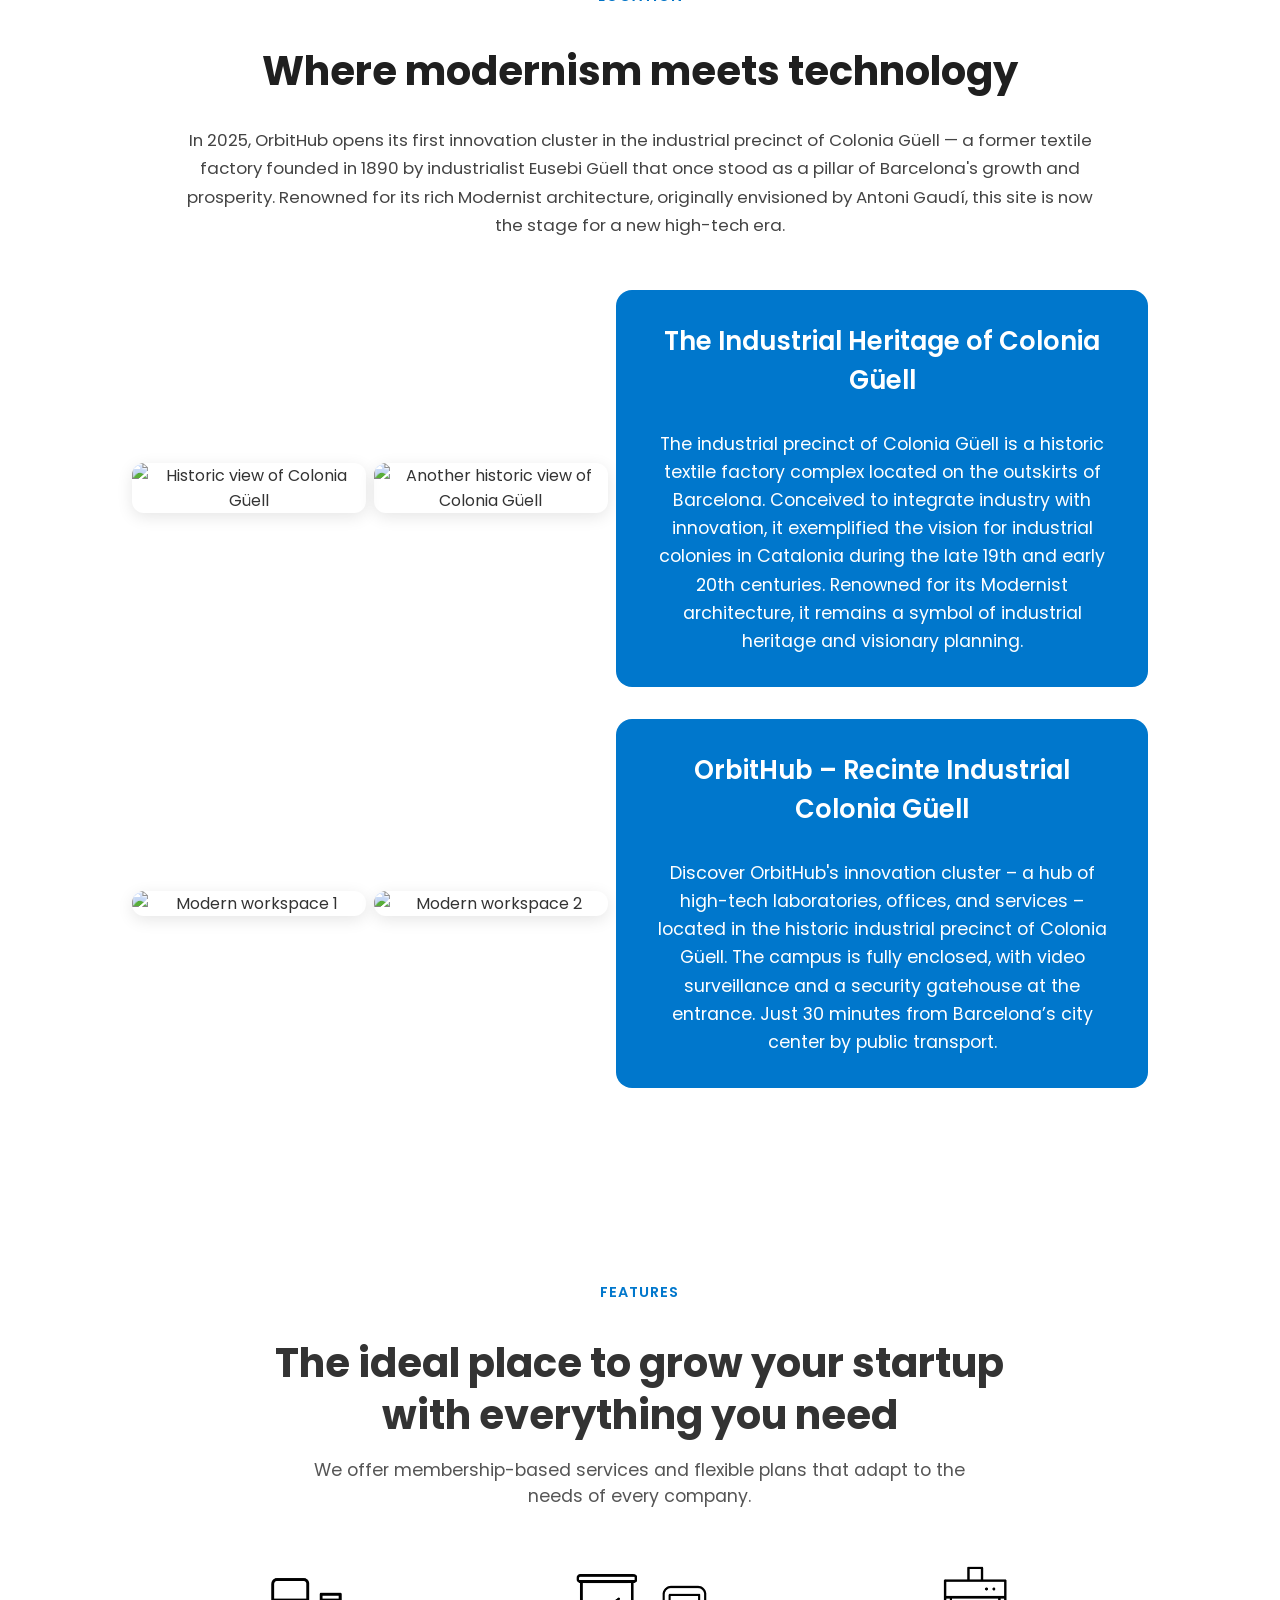
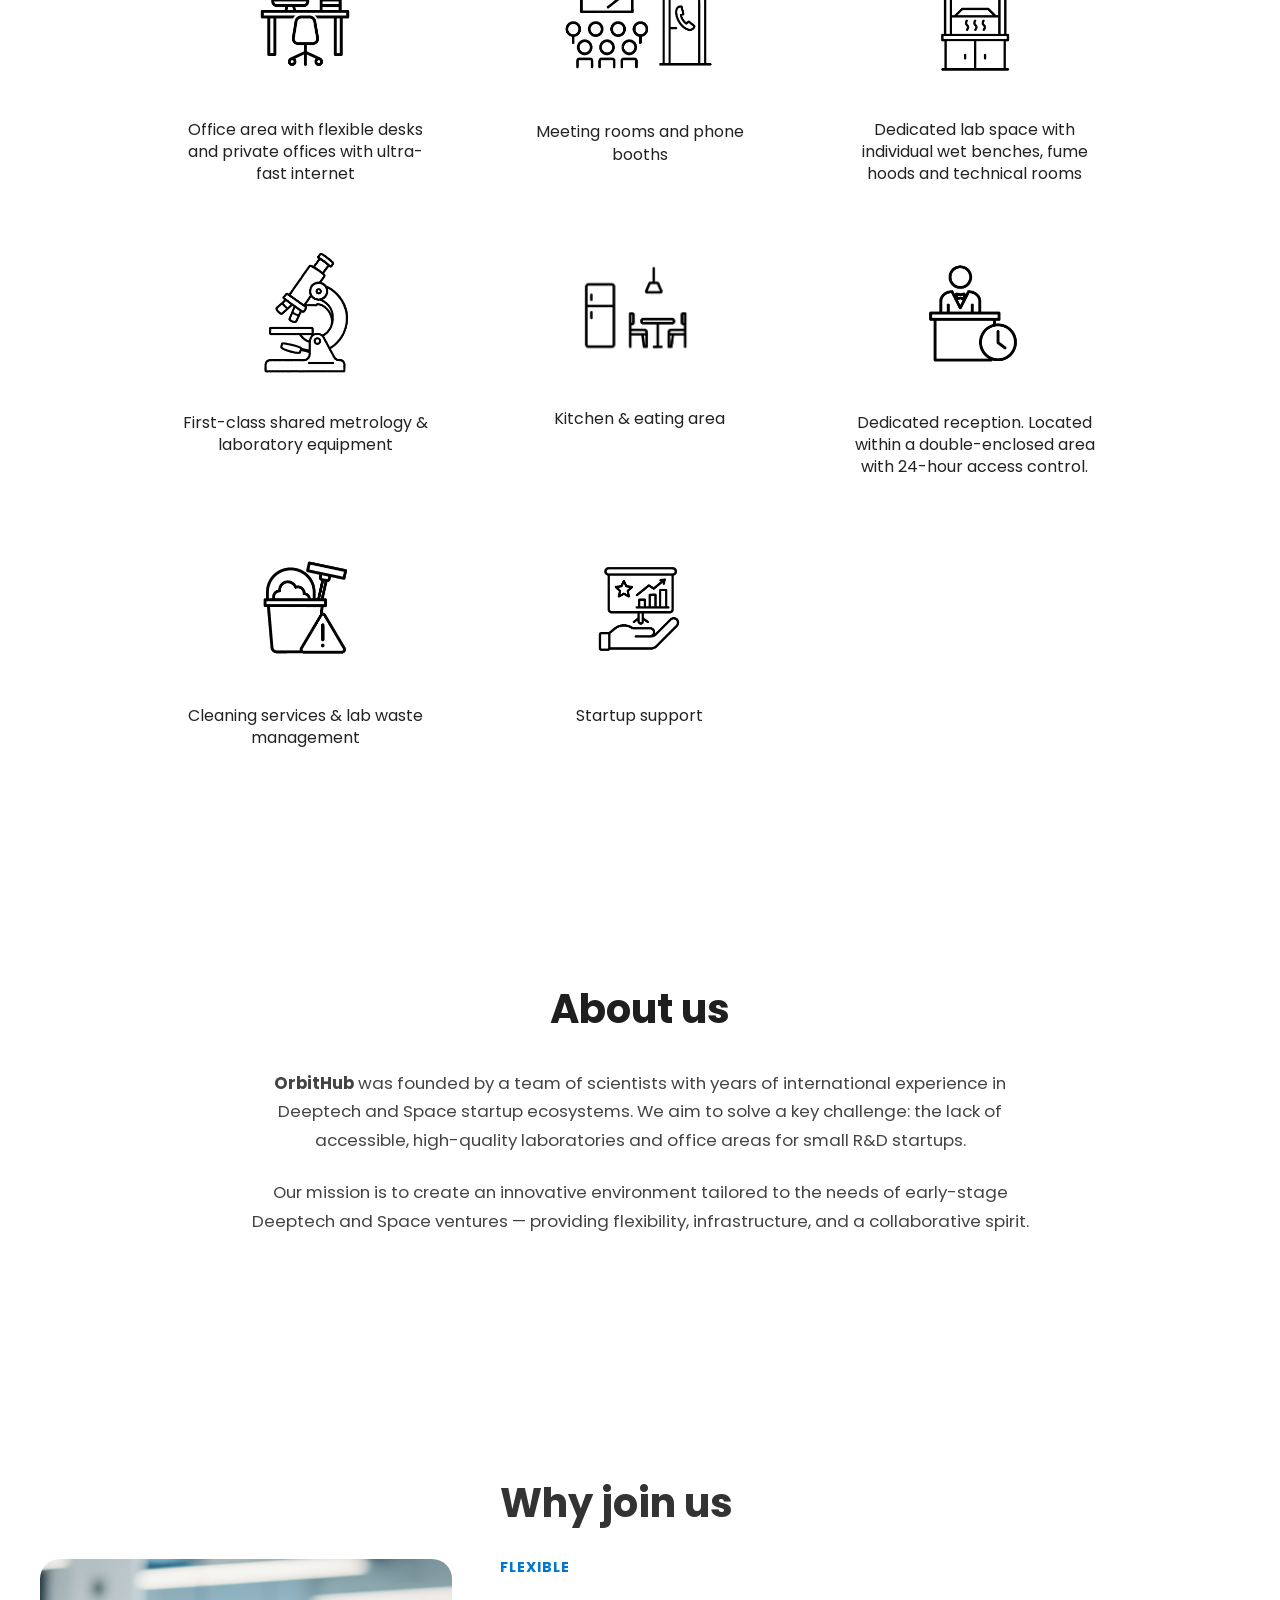
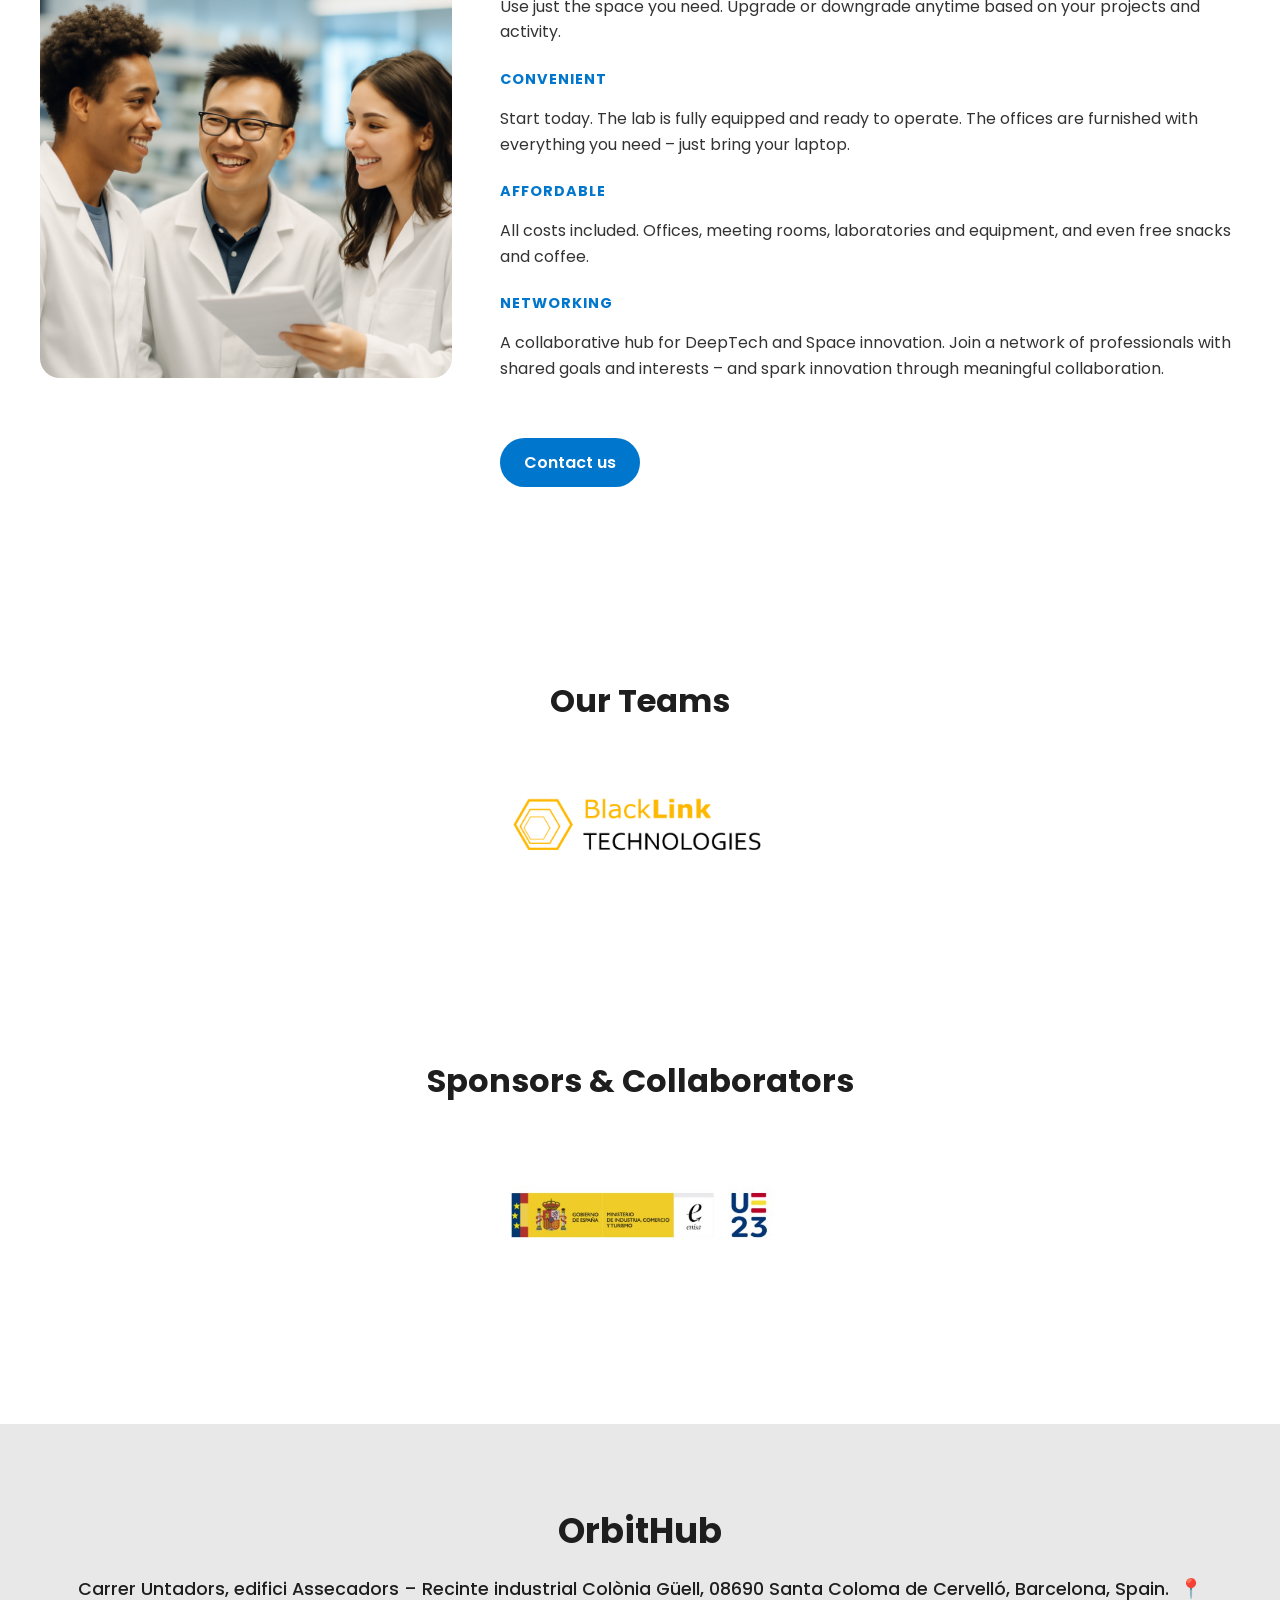
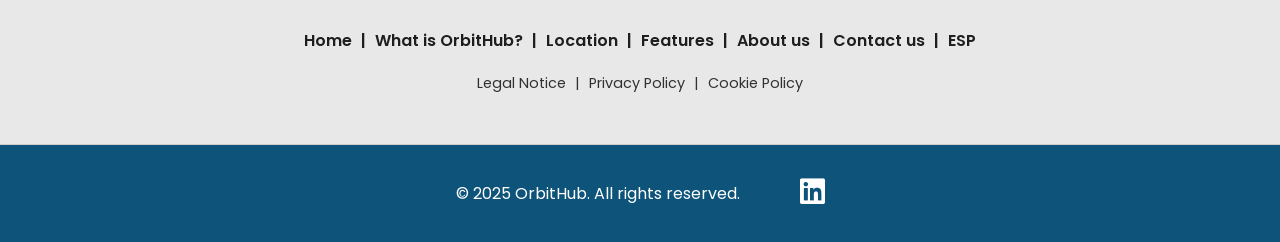
==== commit 949bd523: "cambio boton" ====
--- a/index.html
+++ b/index.html
@@ -265,7 +265,7 @@
         <h4>Networking</h4>
         <p>A collaborative hub for DeepTech and Space innovation. Join a network of professionals with shared goals and interests – and spark innovation through meaningful collaboration.</p>
       </div>
-      <a href="mailto:info@orbithub.tech" class="btn-cta">Interested? Contact us!</a>
+      <a href="mailto:info@orbithub.tech" class="btn-cta">Contact us</a>
     </div>
   </div>
 </section>
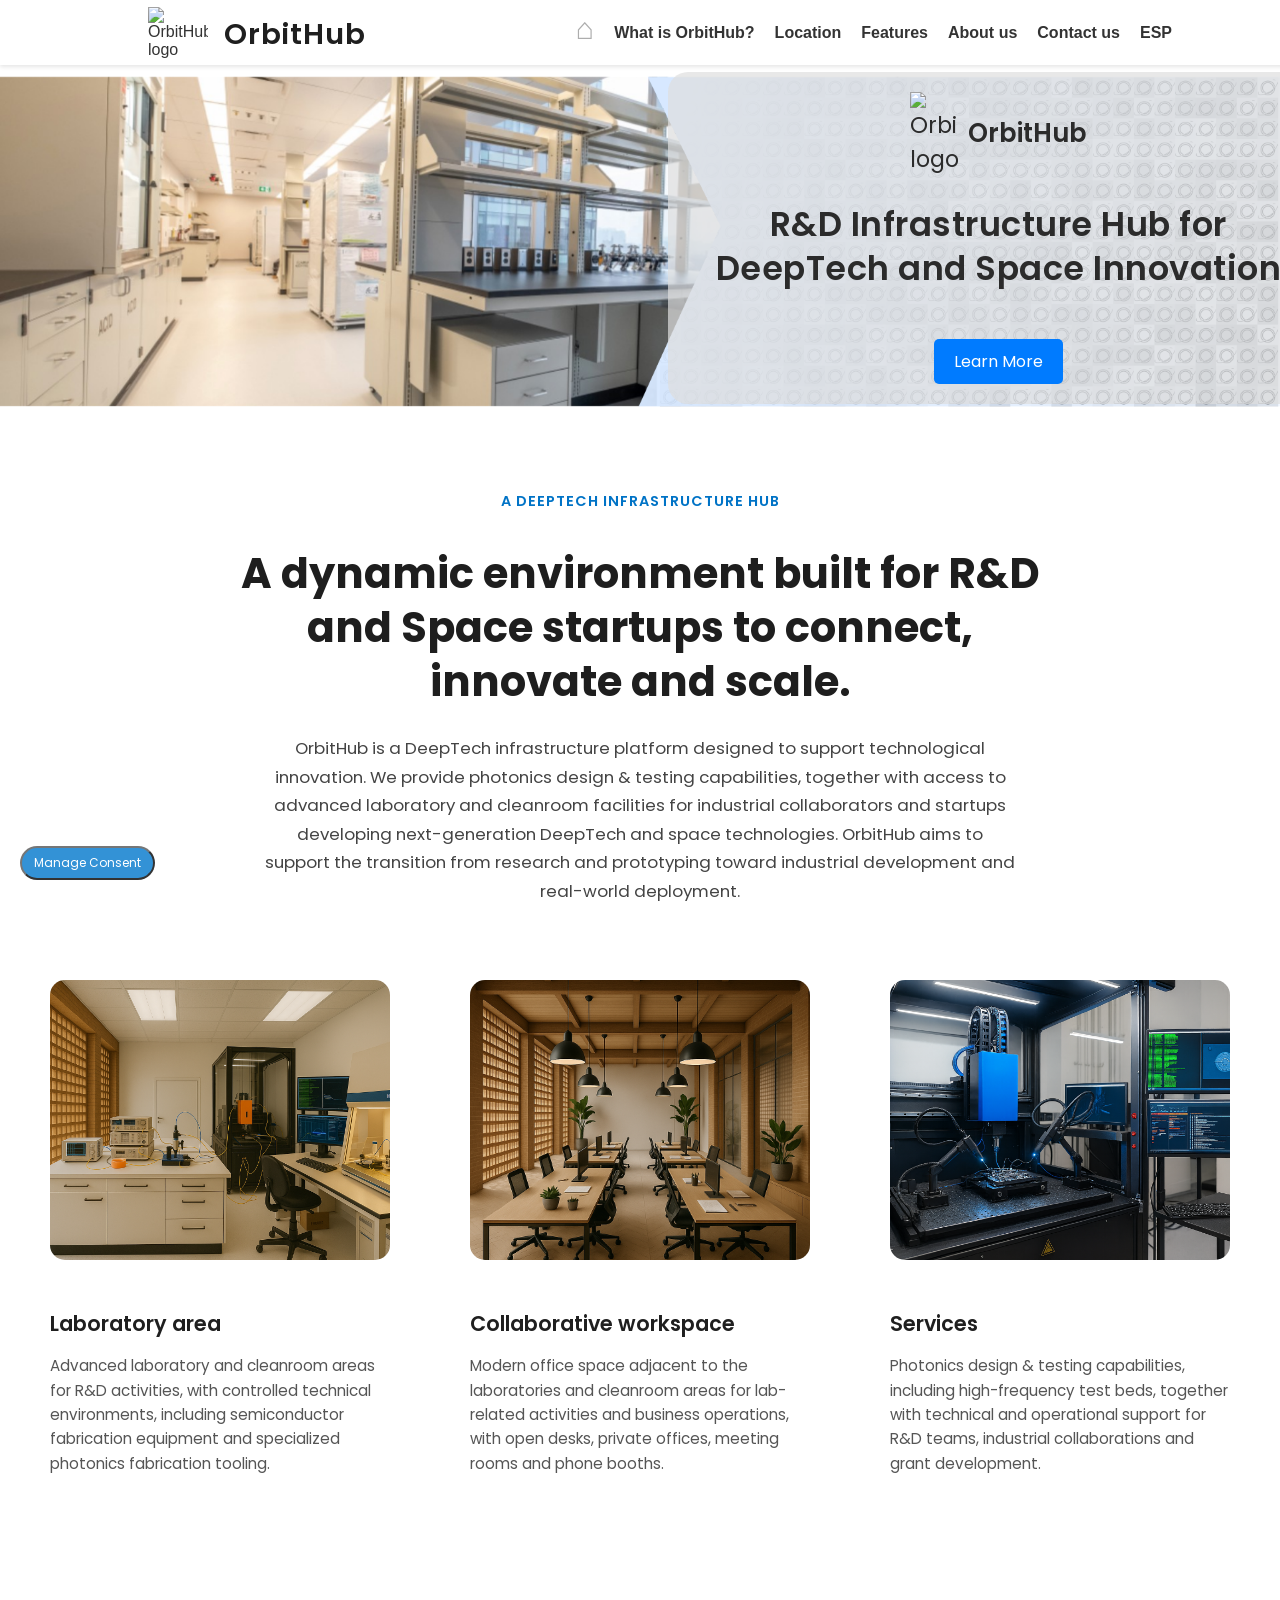
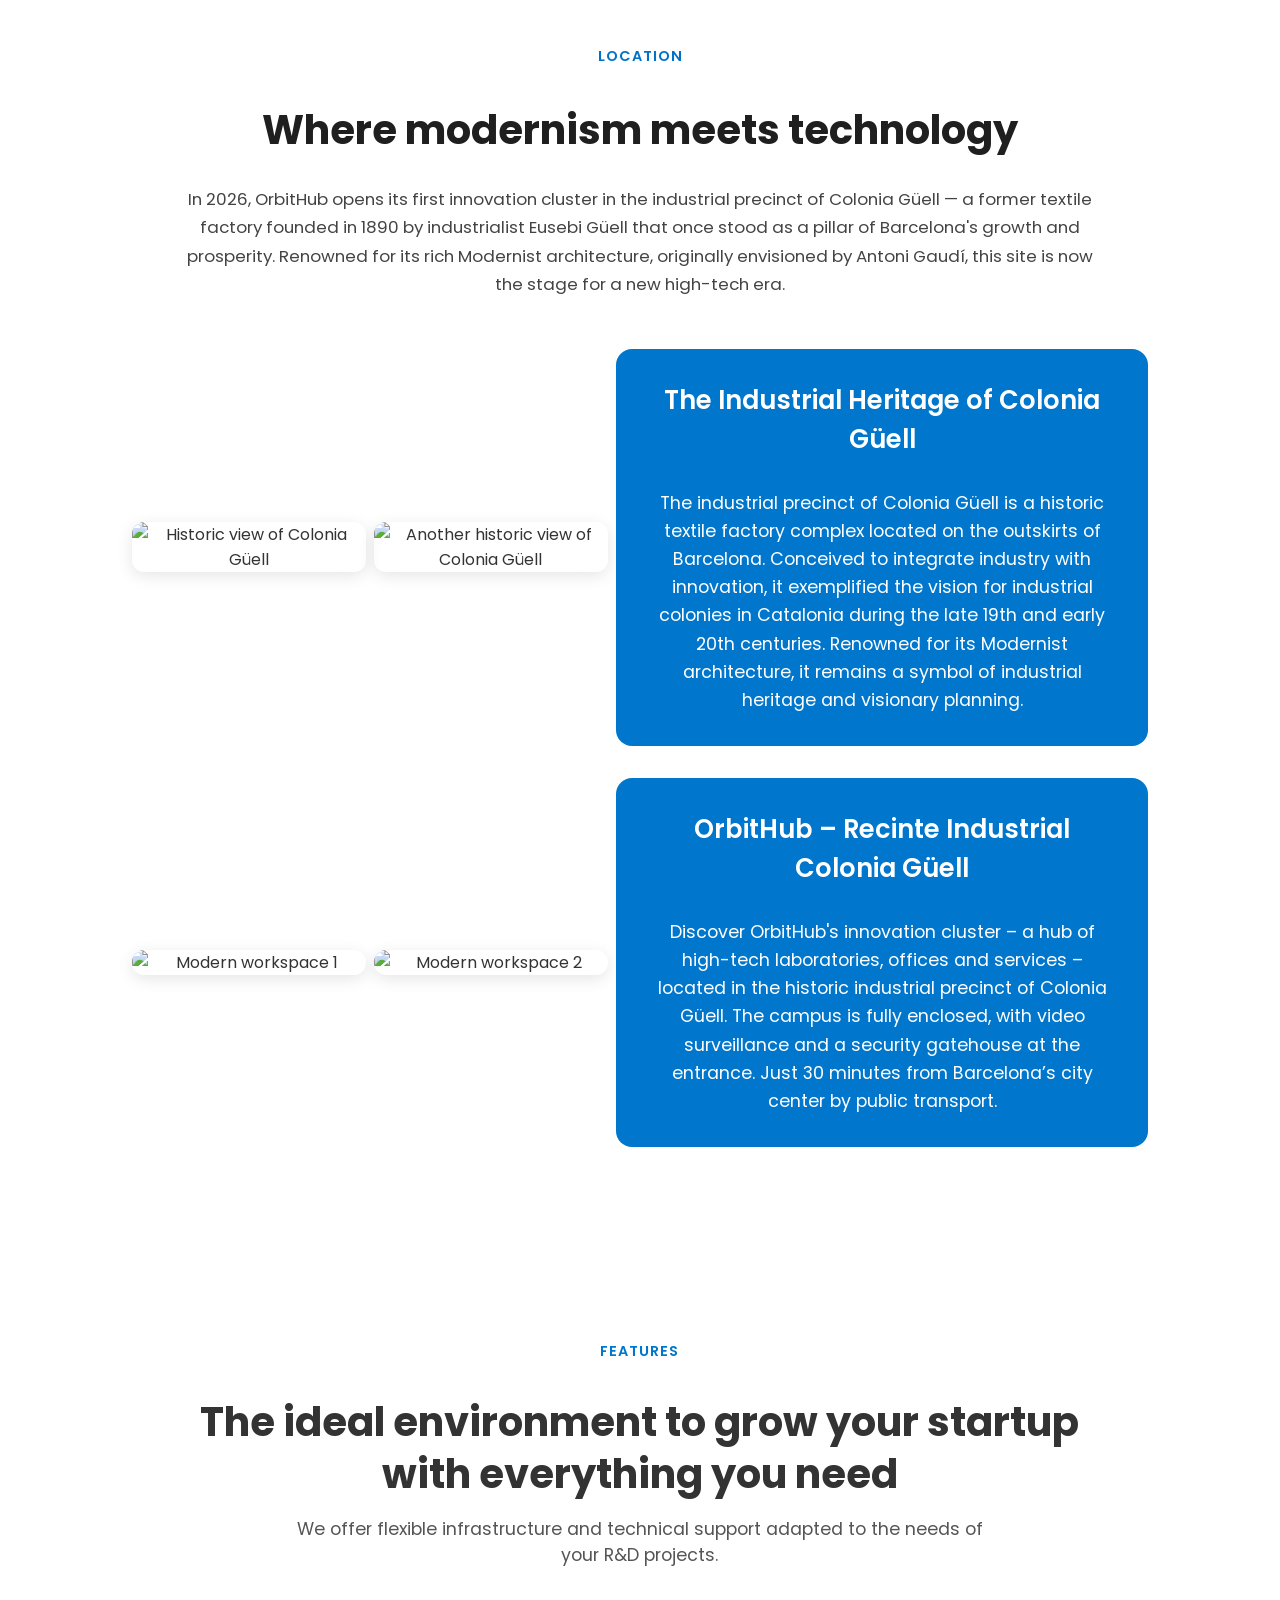
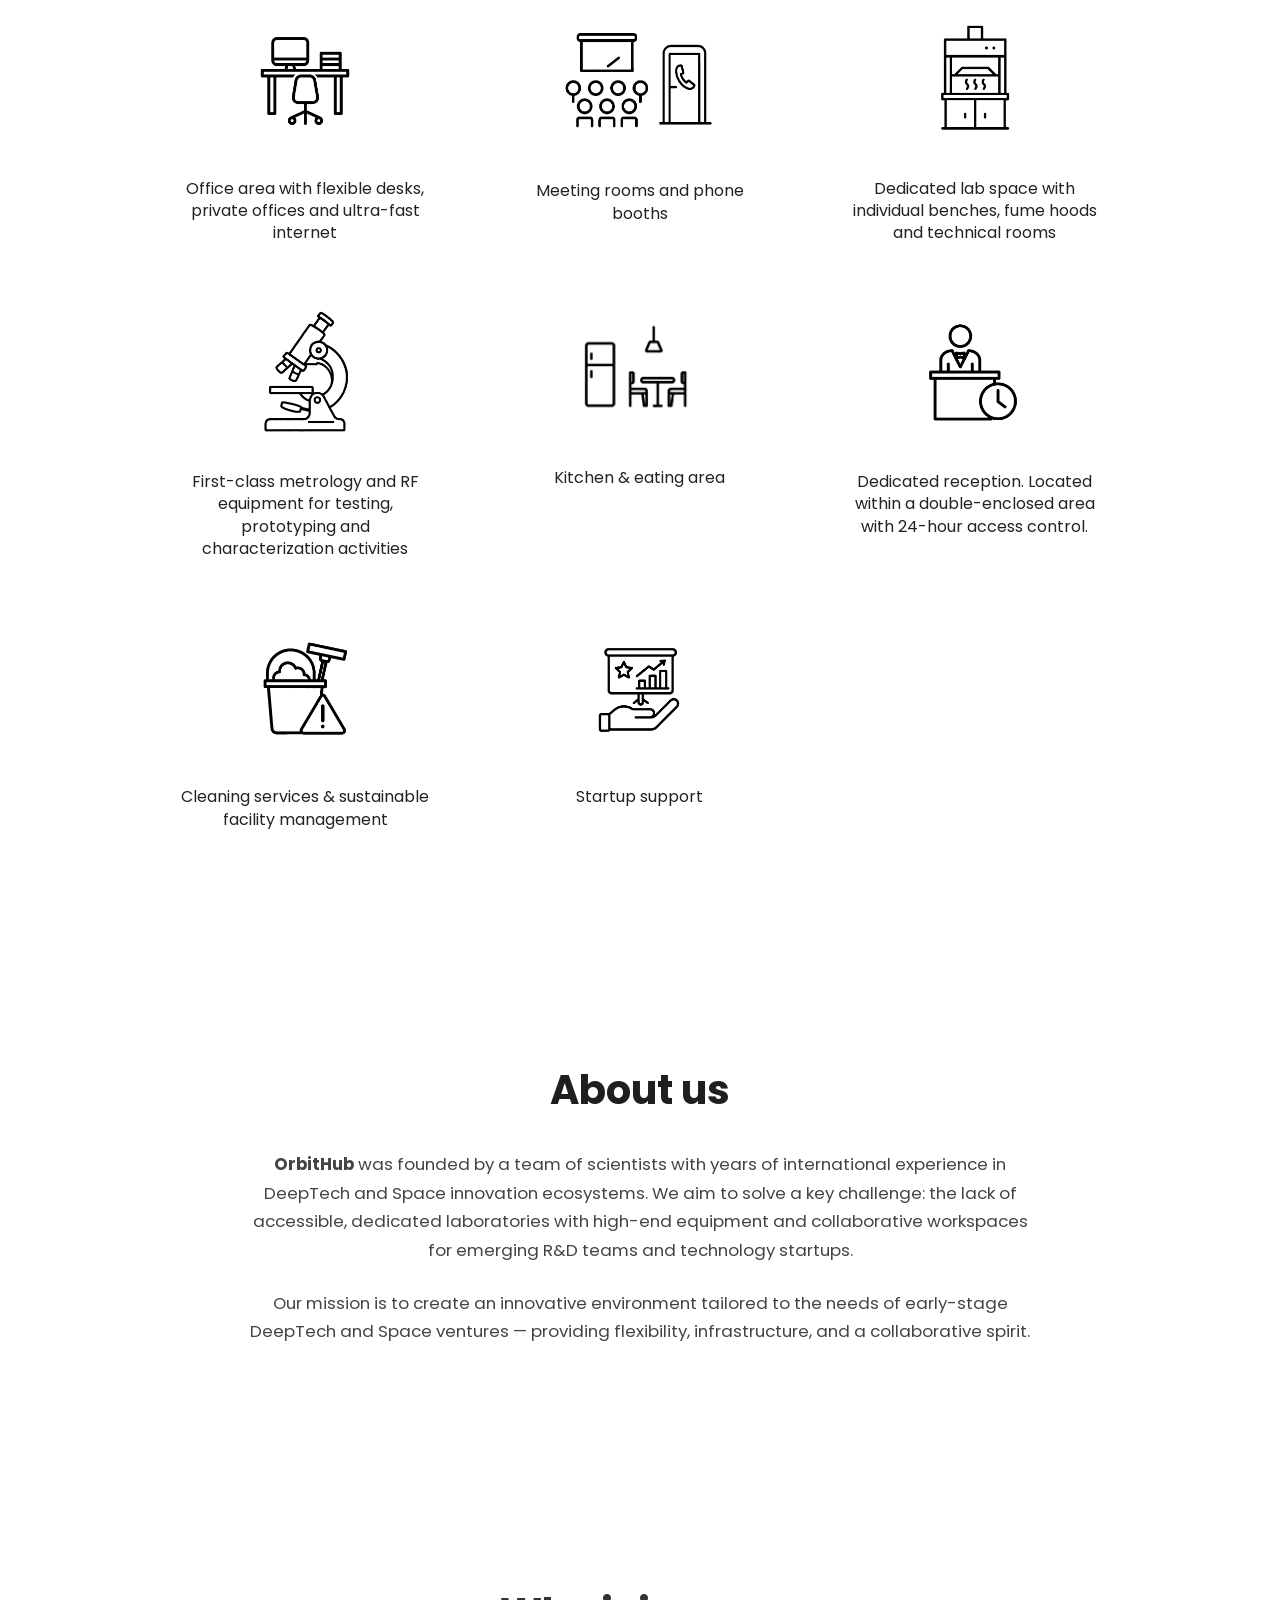
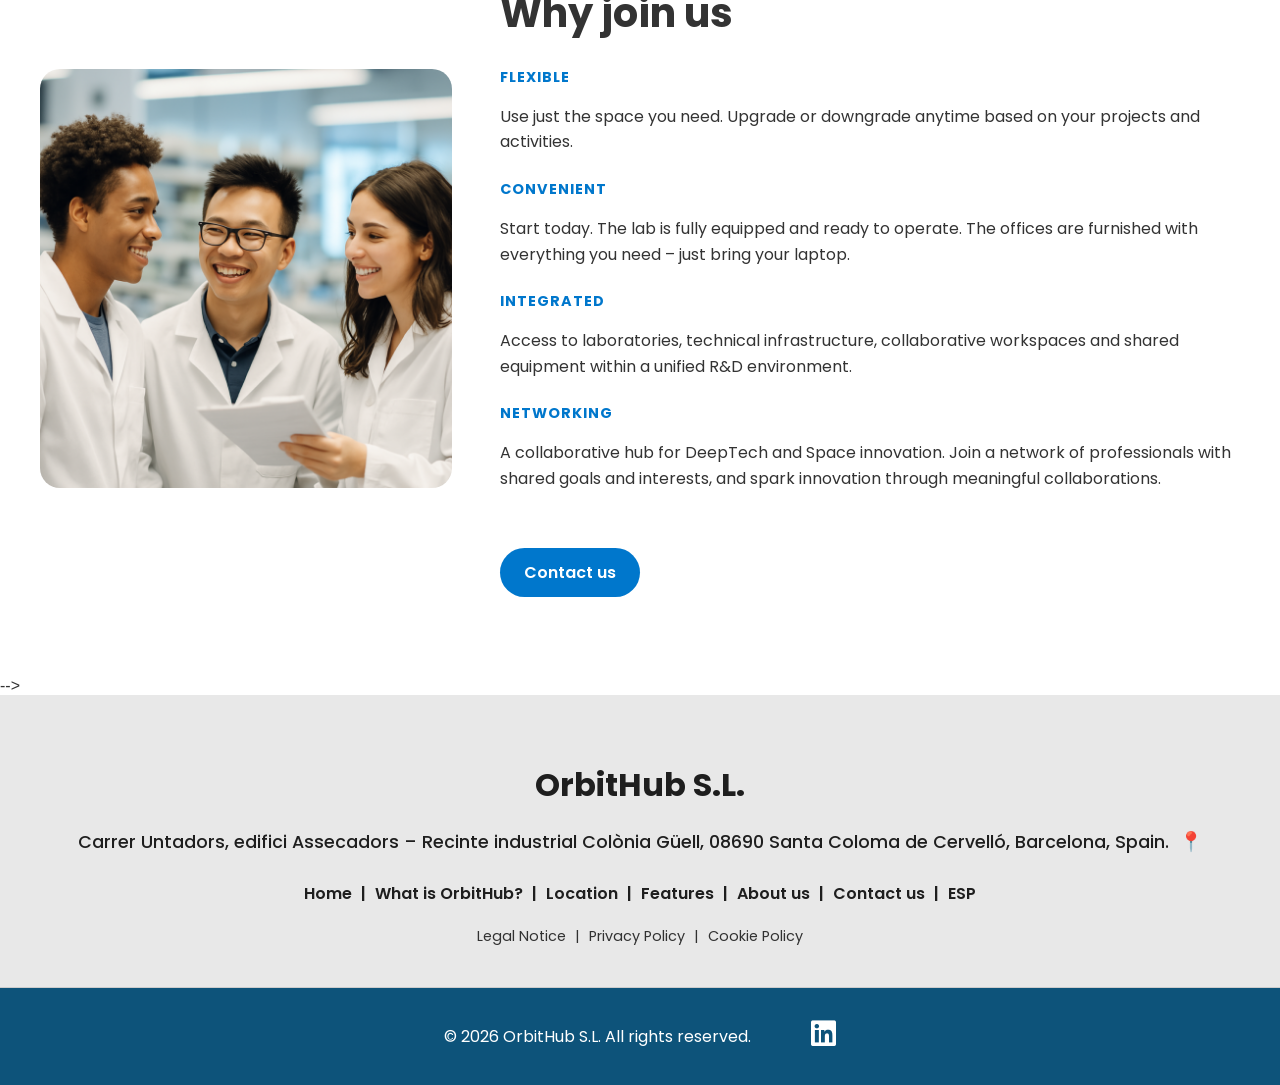
==== commit 977bdf2d: "final website version" ====
--- a/index.html
+++ b/index.html
@@ -1,448 +1,61 @@
-<!DOCTYPE html>
+<!doctype html>
 <html lang="en">
 <head>
   <meta charset="utf-8" />
-  <meta name="viewport" content="width=device-width, initial-scale=1" />
+  <title>OrbitHub</title>
 
-  <!-- Primary Meta -->
-  <title>OrbitHub – Innovative Labs & Offices for Space and DeepTech Startups</title>
-  <meta name="description" content="OrbitHub offers cutting-edge laboratory and office areas for DeepTech and Space startups. Collaborate, innovate, and grow in a purpose-built R&D environment." />
-  <meta name="author" content="OrbitHub Team" />
-  <meta name="robots" content="index, follow" />
-  <link rel="canonical" href="https://Orbithub.tech/" />
+  
+  <!-- Canonical & hreflang -->
+  <link rel="canonical" href="https://orbithub.tech/" />
+  <link rel="alternate" href="https://orbithub.tech/en/" hreflang="en" />
+  <link rel="alternate" href="https://orbithub.tech/es/" hreflang="es" />
+  <link rel="alternate" href="https://orbithub.tech/" hreflang="x-default" />
 
-  <!-- Favicons -->
-  <link rel="icon" href="images/hero_v3_favicon.png" type="image/png" />
+  <!-- Robots -->
+  <meta name="robots" content="index,follow" />
 
-  <!-- Fonts & Styles -->
-  <link rel="preconnect" href="https://fonts.googleapis.com" />
-  <link rel="preconnect" href="https://fonts.gstatic.com" crossorigin />
-  <link href="https://fonts.googleapis.com/css2?family=Poppins:wght@400;600&display=swap" rel="stylesheet" />
-  <link rel="stylesheet" href="style.css" />
-
-  <!-- Open Graph / Social -->
-  <meta property="og:title" content="OrbitHub – Labs & Offices for DeepTech" />
-  <meta property="og:description" content="Labs and offices for startups in deeptech and space sectors. Located near Barcelona." />
-  <meta property="og:image" content="images/og-preview.jpg" />
-  <meta property="og:url" content="https://Orbithub.tech/" />
+  <!-- Open Graph -->
+  <meta property="og:title" content="OrbitHub – Innovative Labs & Offices for DeepTech and Space Startups" />
+  <meta property="og:description" content="Labs and offices for DeepTech and Space startups. Discover OrbitHub – the new innovation cluster near Barcelona." />
+  <meta property="og:url" content="https://orbithub.tech/" />
+  <meta property="og:image" content="/images/og-preview.jpg" />
   <meta property="og:site_name" content="OrbitHub" />
   <meta property="og:type" content="website" />
 
   <!-- Twitter -->
   <meta name="twitter:card" content="summary_large_image" />
-  <meta name="twitter:title" content="OrbitHub – Labs & Offices for DeepTech" />
-  <meta name="twitter:description" content="Labs and offices for startups in deeptech and space sectors. Located near Barcelona." />
-  <meta name="twitter:image" content="images/og-preview.jpg" />
+  <meta name="twitter:title" content="OrbitHub – Innovative Labs & Offices for DeepTech" />
+  <meta name="twitter:description" content="Labs and offices for DeepTech and Space startups. Near Barcelona." />
+  <meta name="twitter:image" content="/images/og-preview.jpg" />
 
-  <!-- Theme color -->
-  <meta name="theme-color" content="#0077cc" />
+  <!-- Redirección automática según idioma o preferencia -->
+  <script>
+    (function () {
+      // Si el usuario ya eligió idioma, redirige directamente
+      var chosen = sessionStorage.getItem('langChosen');
+      if (chosen) {
+        location.replace('/' + chosen + '/');
+        return;
+      }
 
-  <!-- Icons -->
-  <link rel="stylesheet" href="https://cdnjs.cloudflare.com/ajax/libs/font-awesome/6.4.0/css/all.min.css" />
+      // Si no, detecta idioma del navegador
+      var pref = (navigator.language || '').toLowerCase();
+      var to = pref.startsWith('es') ? 'es' : 'en';
+      sessionStorage.setItem('langRedirected', '1');
+      location.replace('/' + to + '/');
+    })();
+  </script>
+
+  <style>
+    body { margin:0; background:#fff; color:#333; font-family:sans-serif; text-align:center; padding-top:3rem; }
+  </style>
 </head>
-<body id="home">
-  <a class="skip-link" href="#main">Skip to content</a>
 
-
-
-  <!-- HEADER -->
-  <header role="banner">
-    <div class="container">
-      <div class="logo-container">
-        <img src="images/hero_v3.png" alt="OrbitHub logo" class="logo" />
-        <strong class="logo-name">OrbitHub</strong>
-      </div>
-
-      <nav class="main-nav" aria-label="Main navigation">
-        <ul>
-          <li><a href="#home" class="icono-gris" title="Go to top">⌂</a></li>
-          <li><a href="#que-es-OrbitHub">What is OrbitHub?</a></li>
-          <li><a href="#ubicaciones">Location</a></li>
-          <li><a href="#features">Features</a></li>
-          <li><a href="#sobre-nosotros">About us</a></li>
-          <li><a href="#why-joining">Contact us</a></li>
-          <li><a href="#esp" lang="es" hreflang="es">ESP</a></li>
-        </ul>
-      </nav>
-    </div>
-  </header>
-  <!-- /HEADER -->
-
-
-
-  <main id="main">
-
-
-
-
-<!-- HERO Section -->
-<section class="hero" aria-label="Main introduction">
-  <img src="images/background_v2_300dpi.png" alt="Background image with modern lab motif" class="hero-img" />
-  <div class="hero-text">
-    <div class="hero-logo">
-      <img src="images/hero_v3.png" alt="OrbitHub logo" />
-      <span class="logo-name-inline">OrbitHub</span>
-    </div>
-    <h1>Innovative Labs &amp; Offices for DeepTech and Space Startups</h1>
-    <a href="#que-es-OrbitHub" class="btn">Learn More</a>
-  </div>
-</section>
-<!-- End HERO Section -->
-
-
-
-
-<!-- WHAT IS ORBITHUB Section -->
-<section id="que-es-OrbitHub" class="intro-section" aria-label="Collaboration section">
-  <p class="intro-subtitle">A DEEPTECH &amp; SPACE COLLABORATION HUB</p>
-  <h2 class="intro-title">A dynamic environment built for R&amp;D and Space startups to connect, innovate, and scale.</h2>
-  <p class="intro-description">
-    OrbitHub is the ideal workplace for small and early-stage Deeptech &amp; Space startups. We offer flexible collaboration, top-notch facilities and tailored services that meet the specific needs of deeptech environments — providing everything required for scientific research and business development, at an affordable cost.
-  </p>
-</section>
-
-<!-- Three cards + button -->
-<section class="feature-section" aria-label="Key features of OrbitHub">
-  <article class="feature-card">
-    <img src="images/LabSpace.png" alt="Laboratory area" />
-    <h3>Laboratory area</h3>
-    <p>Fully-equipped high-quality laboratories with flexible, individual test benches designed for high-level R&amp;D activities, shared equipment and technical rooms.</p>
-  </article>
-
-  <article class="feature-card">
-    <img src="images/OfficeSpace.png" alt="Office zone" />
-    <h3>Office zone</h3>
-    <p>Modern collaborative space adjacent to the laboratory for lab-related activities and business operations, with open desks, private offices, meeting rooms and phone booths.</p>
-  </article>
-
-  <article class="feature-card">
-    <img src="images/Services.png" alt="Services" />
-    <h3>Services</h3>
-    <p>From fabrication benches and lab waste management services, to key resources for developing your business — such as investor networks, grant support, and strategic partnerships.</p>
-  </article>
-
-  <!-- Button centered below the three cards -->
-  <!--
-  <div class="feature-btn-container">
-    <a href="#sobre-nosotros" class="intro-btn">Contact us to learn more</a>
-  </div>
-  -->
-</section>
-<!-- END / WHAT IS ORBITHUB Section -->
-
-
-
-<!-- LOCATION Section -->
-<section class="location-section" id="ubicaciones" aria-label="Location section">
-  <p class="location-subtitle">LOCATION</p>
-  <h2 class="location-title">Where modernism meets technology</h2>
-  <p class="location-description">
-    In 2025, OrbitHub opens its first innovation cluster in the industrial precinct of Colonia Güell — a former textile factory founded in 1890 by industrialist Eusebi Güell that once stood as a pillar of Barcelona's growth and prosperity. Renowned for its rich Modernist architecture, originally envisioned by Antoni Gaudí, this site is now the stage for a new high-tech era.
-  </p>
-
-  <div class="location-highlight-wrapper">
-    <!-- Row 1 -->
-    <div class="location-highlight">
-      <div class="highlight-item left-image row1">
-        <img src="images/location/Location_old_1.png" alt="Historic view of Colonia Güell" />
-      </div>
-      <div class="highlight-item center-image row1">
-        <img src="images/location/Location_old_2.png" alt="Another historic view of Colonia Güell" />
-      </div>
-      <div class="highlight-item highlight-content">
-        <h3>The Industrial Heritage of Colonia Güell</h3>
-        <p>
-          The industrial precinct of Colonia Güell is a historic textile factory complex located on the outskirts of Barcelona. Conceived to integrate industry with innovation, it exemplified the vision for industrial colonies in Catalonia during the late 19th and early 20th centuries. Renowned for its Modernist architecture, it remains a symbol of industrial heritage and visionary planning.
-        </p>
-      </div>
-    </div>
-
-    <!-- Row 2 -->
-    <div class="location-highlight">
-      <div class="highlight-item left-image row2">
-        <img src="images/location/Location_modern_1.png" alt="Modern workspace 1" />
-      </div>
-      <div class="highlight-item center-image row2">
-        <img src="images/location/Location_modern_2.png" alt="Modern workspace 2" />
-      </div>
-      <div class="highlight-item highlight-content">
-        <h3>OrbitHub – Recinte Industrial Colonia Güell</h3>
-        <p>
-          Discover OrbitHub's innovation cluster – a hub of high-tech laboratories, offices, and services – located in the historic industrial precinct of Colonia Güell. The campus is fully enclosed, with video surveillance and a security gatehouse at the entrance. Just 30 minutes from Barcelona’s city center by public transport.
-        </p>
-        <!-- <a href="#ubicaciones" class="highlight-btn">Explore</a> -->
-      </div>
-    </div>
-  </div>
-</section>
-<!-- END LOCATION Section -->
-
-
-
-<!-- FEATURE DETAILS (icon grid) -->
-<section id="features" class="feature-details-section" aria-label="Feature details section">
-  <div class="container">
-    <p class="feature-details-subtitle">FEATURES</p>
-    <h2 class="feature-details-title">The ideal place to grow your startup<br />with everything you need</h2>
-    <p class="feature-details-description">We offer membership-based services and flexible plans that adapt to the needs of every company.</p>
-
-    <div class="feature-details-grid">
-      <div class="feature-item">
-        <img src="icons/sketch_office_1024.png" alt="Office" />
-        <p>Office area with flexible desks and private offices with ultra-fast internet</p>
-      </div>
-      <div class="feature-item">
-        <img src="icons/sketch_meeting_rooms_phone_boots_1024.png" alt="Meeting rooms and phone booths" class="icon-meeting" />
-        <p>Meeting rooms and phone booths</p>
-      </div>
-      <div class="feature-item">
-        <img src="icons/sketch_fumehood_wetbench_1024.png" alt="Lab benches and fume hoods" />
-        <p>Dedicated lab space with individual wet benches, fume hoods and technical rooms</p>
-      </div>
-      <div class="feature-item">
-        <img src="icons/sketch_shared_equipment_1024.png" alt="Shared equipment" />
-        <p>First-class shared metrology &amp; laboratory equipment</p>
-      </div>
-      <div class="feature-item">
-        <img src="icons/sketch_kitchen_eating_area_1024.png" alt="Kitchen and eating area" />
-        <p>Kitchen &amp; eating area</p>
-      </div>
-      <div class="feature-item">
-        <img src="icons/sketch_24h_reception_1024.png" alt="Reception and 24h access" />
-        <p>Dedicated reception. Located within a double-enclosed area with 24-hour access control.</p>
-      </div>
-      <div class="feature-item">
-        <img src="icons/sketch_cleaning_waste_management_1024.png" alt="Cleaning services and lab waste management" />
-        <p>Cleaning services &amp; lab waste management</p>
-      </div>
-      <div class="feature-item">
-        <img src="icons/sketch_support_1024.png" alt="Startup support" />
-        <p>Startup support</p>
-      </div>
-    </div>
-  </div>
-</section>
-<!-- /FEATURE DETAILS -->
-
-
-
-<!-- ABOUT US Section -->
-<section class="about-section" id="sobre-nosotros" aria-label="About OrbitHub">
-  <div class="about-container about--text-only">
-    <div class="about-text">
-      <h2>About us</h2>
-      <p><strong>OrbitHub</strong> was founded by a team of scientists with years of international experience in Deeptech and Space startup ecosystems. We aim to solve a key challenge: the lack of accessible, high-quality laboratories and office areas for small R&amp;D startups.</p>
-      <p>Our mission is to create an innovative environment tailored to the needs of early-stage Deeptech and Space ventures — providing flexibility, infrastructure, and a collaborative spirit.</p>
-      <!-- <a href="#contacto" class="about-btn">Learn more about us</a> -->
-    </div>
-  </div>
-</section>
-<!-- END ABOUT US Section-->
-
-
-
-<!-- WHY JOIN US Section -->
-<section class="why-join-section" id="why-joining" aria-label="Why join OrbitHub">
-  <div class="why-join-container">
-    <div class="why-join-image">
-      <img src="images/Join_Us_40dpi.png" alt="Scientists discussing in a lab" />
-    </div>
-    <div class="why-join-text">
-      <h2>Why join us</h2>
-      <div class="why-point">
-        <h4>Flexible</h4>
-        <p>Use just the space you need. Upgrade or downgrade anytime based on your projects and activity.</p>
-      </div>
-      <div class="why-point">
-        <h4>Convenient</h4>
-        <p>Start today. The lab is fully equipped and ready to operate. The offices are furnished with everything you need – just bring your laptop.</p>
-      </div>
-      <div class="why-point">
-        <h4>Affordable</h4>
-        <p>All costs included. Offices, meeting rooms, laboratories and equipment, and even free snacks and coffee.</p>
-      </div>
-      <div class="why-point">
-        <h4>Networking</h4>
-        <p>A collaborative hub for DeepTech and Space innovation. Join a network of professionals with shared goals and interests – and spark innovation through meaningful collaboration.</p>
-      </div>
-      <a href="mailto:info@orbithub.tech" class="btn-cta">Contact us</a>
-    </div>
-  </div>
-</section>
-<!-- End WHY JOIN US Section -->
-
-
-
-<!-- TEAMS Section -->
-<section class="teams-section" aria-label="Teams currently at OrbitHub">
-  <div class="teams-container">
-    <h2 class="teams-title">Our Teams</h2>
-    <div class="teams-logos">
-      <a href="#" onclick="openTeamLink(event)" title="Visit BlackLink Technologies website">
-        <img src="images/teams/BLT_logo_v9W.png" alt="BlackLink Technologies logo" />
-      </a>
-    </div>
-  </div>
-</section>
-
-<script>
-function openTeamLink(event) {
-  event.preventDefault(); // prevent default <a> navigation
-
-  const webUrl = "https://www.blacklink.tech";
-  const appUrl = "blacklinktech://open"; // hypothetical deep-link to the app
-  const isMobile = /Mobi|Android|iPhone|iPad|iPod/i.test(navigator.userAgent);
-
-  if (isMobile) {
-    // Try to open the app
-    const now = Date.now();
-    const iframe = document.createElement('iframe');
-    iframe.style.display = 'none';
-    iframe.src = appUrl;
-    document.body.appendChild(iframe);
-
-    // Fallback to web if app not installed
-    setTimeout(() => {
-      if (Date.now() - now < 1500) {
-        window.open(webUrl, '_blank'); // ✅ opens in a new tab
-      }
-      document.body.removeChild(iframe);
-    }, 1000);
-  } else {
-    // ✅ Desktop: always open in a new tab
-    window.open(webUrl, '_blank');
-  }
-}
-</script>
-<!-- End TEAMS Section -->
-
-
-
-
-
-<!-- SPONSORS & COLLABORATORS Section -->
-<section class="sponsor-section" id="sponsors" aria-label="Sponsors and collaborators">
-  <h2 class="sponsor-title">Sponsors &amp; Collaborators</h2>
-  <div class="sponsor-logos" role="list" aria-label="Sponsor logos">
-    <img src="images/sponsors/Ministerio_Enisa.jpg" alt="Spanish Government" role="listitem" />
-    <!-- <img src="images/sponsors/Space_Capital.jpg" alt="Space Capital" role="listitem" /> -->
-    <!-- <img src="images/sponsors/Starburst_Aerospace.jpg" alt="Starburst Aerospace" role="listitem" /> -->
-    <!-- <img src="images/sponsors/The_Aerospace_Corporation.jpg" alt="The Aerospace Corporation" role="listitem" /> -->
-    <!-- <img src="images/sponsors/Impact_Hub.jpg" alt="Impact Hub" role="listitem" /> -->
-  </div>
-</section>
-<!-- End SPONSORS & COLLABORATORS Section -->
-
-
-
-
-
-    <!-- CONTACT (anchor only) -->
-    <div id="contacto" aria-hidden="true"></div>
-  </main>
-
-  <!-- FOOTER -->
-  <footer class="site-footer" role="contentinfo">
-    <div class="footer-content">
-      <h2 class="footer-title">OrbitHub</h2>
-      <p class="footer-address">
-        Carrer Untadors<!-- 45 -->, edifici Assecadors – Recinte industrial Colònia Güell, 08690 Santa Coloma de Cervelló, Barcelona, Spain. <span class="footer-icon" aria-hidden="true">📍</span>
-      </p>
-      <nav class="footer-nav" aria-label="Footer navigation">
-        <a href="#home">Home</a> |
-        <a href="#que-es-OrbitHub">What is OrbitHub?</a> |
-        <a href="#ubicaciones">Location</a> |
-        <a href="#features">Features</a> |
-        <a href="#sobre-nosotros">About us</a> |
-        <a href="#why-joining">Contact us</a> |
-        <a href="#esp" lang="es" hreflang="es">ESP</a>
-
-      </nav>
-      <div class="footer-legal">
-        <a href="#">Legal Notice</a> |
-        <a href="#">Privacy Policy</a> |
-        <a href="#">Cookie Policy</a>
-      </div>
-    </div>
-  </footer>
-
-  <footer class="legal-footer">
-    <div class="legal-container">
-      <p>&copy; 2025 OrbitHub. All rights reserved.</p>
-      <a href="https://www.linkedin.com/company/your-company-name" target="_blank" rel="noopener" class="linkedin-link" aria-label="LinkedIn OrbitHub">
-        <i class="fab fa-linkedin" aria-hidden="true"></i>
-      </a>
-    </div>
-  </footer>
-  <!-- /FOOTER -->
-
-
-  <!-- COOKIE CONSENT -->
-  <div id="cookieConsentBanner" class="cookie-consent-banner hidden" role="dialog" aria-live="polite" aria-modal="true" aria-labelledby="cookieTitle">
-    <p id="cookieTitle"><strong>Cookies</strong></p>
-    <p>We use cookies to improve your experience. By continuing to browse, you accept our cookie policy.</p>
-    <div class="cookie-actions">
-      <button type="button" onclick="acceptCookies()">Accept</button>
-      <button type="button" onclick="declineCookies()">Decline</button>
-    </div>
-  </div>
-  <button id="manageConsentTab" class="manage-consent-tab" type="button" aria-controls="cookieConsentBanner" aria-expanded="false" onclick="toggleCookieBanner()">
-    Manage Consent
-  </button>
-
+<body>
   <noscript>
-    <div class="cookie-consent-banner">
-      <p>Cookies are controlled by your browser. JavaScript is disabled, so this banner cannot store your choice.</p>
-    </div>
+    <p>Choose your language / Elige idioma:
+      <a href="/en/">English</a> · <a href="/es/">Español</a>
+    </p>
   </noscript>
-  <!-- /COOKIE CONSENT -->
-
-  <!-- JS -->
-  <script>
-    function hideBanner() {
-      const banner = document.getElementById('cookieConsentBanner');
-      if (!banner) return;
-      banner.classList.add('hidden');
-      document.getElementById('manageConsentTab')?.setAttribute('aria-expanded', 'false');
-    }
-
-    function acceptCookies() {
-      hideBanner();
-      try { localStorage.setItem('cookieConsent', 'accepted'); } catch (e) {}
-    }
-
-    function declineCookies() {
-      hideBanner();
-      try { localStorage.setItem('cookieConsent', 'declined'); } catch (e) {}
-    }
-
-    function toggleCookieBanner() {
-      const banner = document.getElementById('cookieConsentBanner');
-      const tab = document.getElementById('manageConsentTab');
-      if (!banner || !tab) return;
-      const isHidden = banner.classList.toggle('hidden');
-      tab.setAttribute('aria-expanded', String(!isHidden));
-    }
-
-    // Detect clicks outside the cookie banner
-    document.addEventListener('click', function (event) {
-      const banner = document.getElementById('cookieConsentBanner');
-      const tab = document.getElementById('manageConsentTab');
-      if (!banner || !tab) return;
-      if (!banner.classList.contains('hidden')) {
-        if (!banner.contains(event.target) && !tab.contains(event.target)) {
-          hideBanner();
-        }
-      }
-    });
-
-    // Auto-hide if consent was already given
-    window.addEventListener('load', () => {
-      try {
-        const consent = localStorage.getItem('cookieConsent');
-        if (consent) hideBanner();
-      } catch (e) {}
-    });
-  </script>
 </body>
 </html>
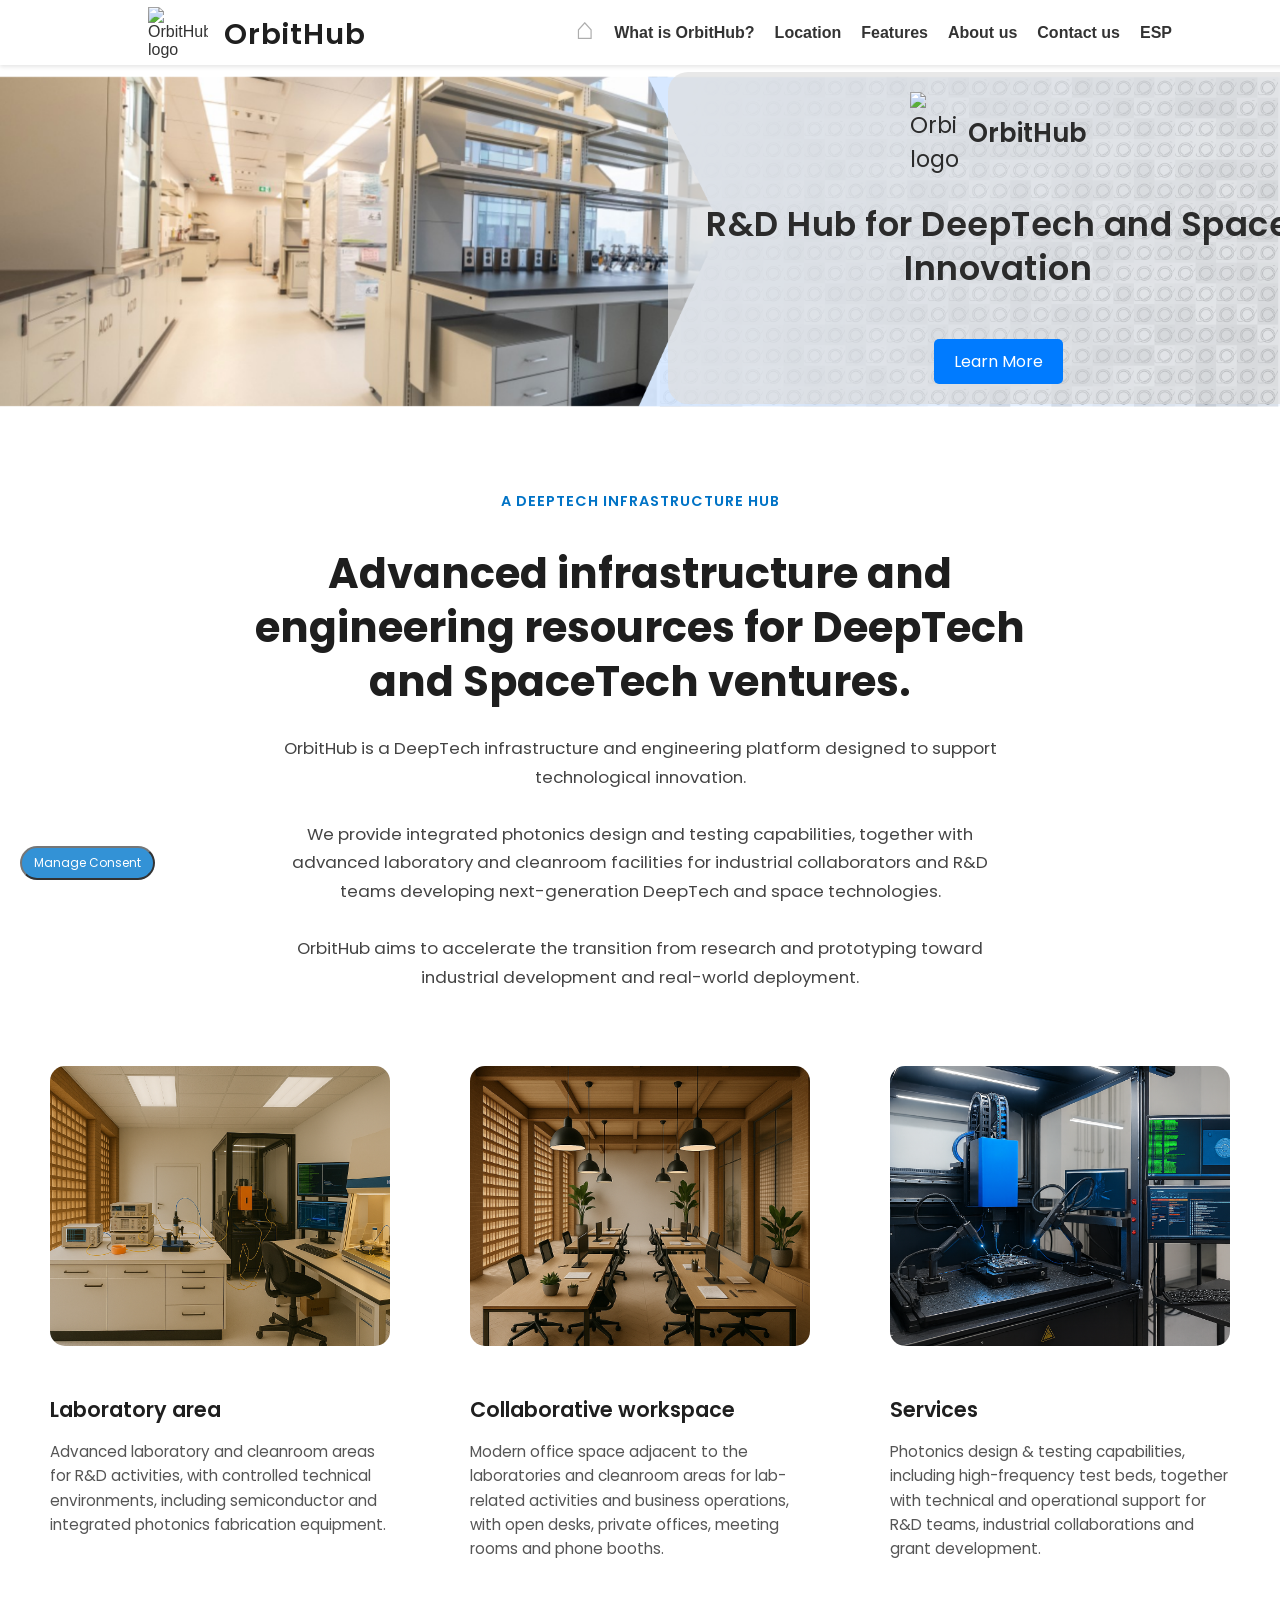
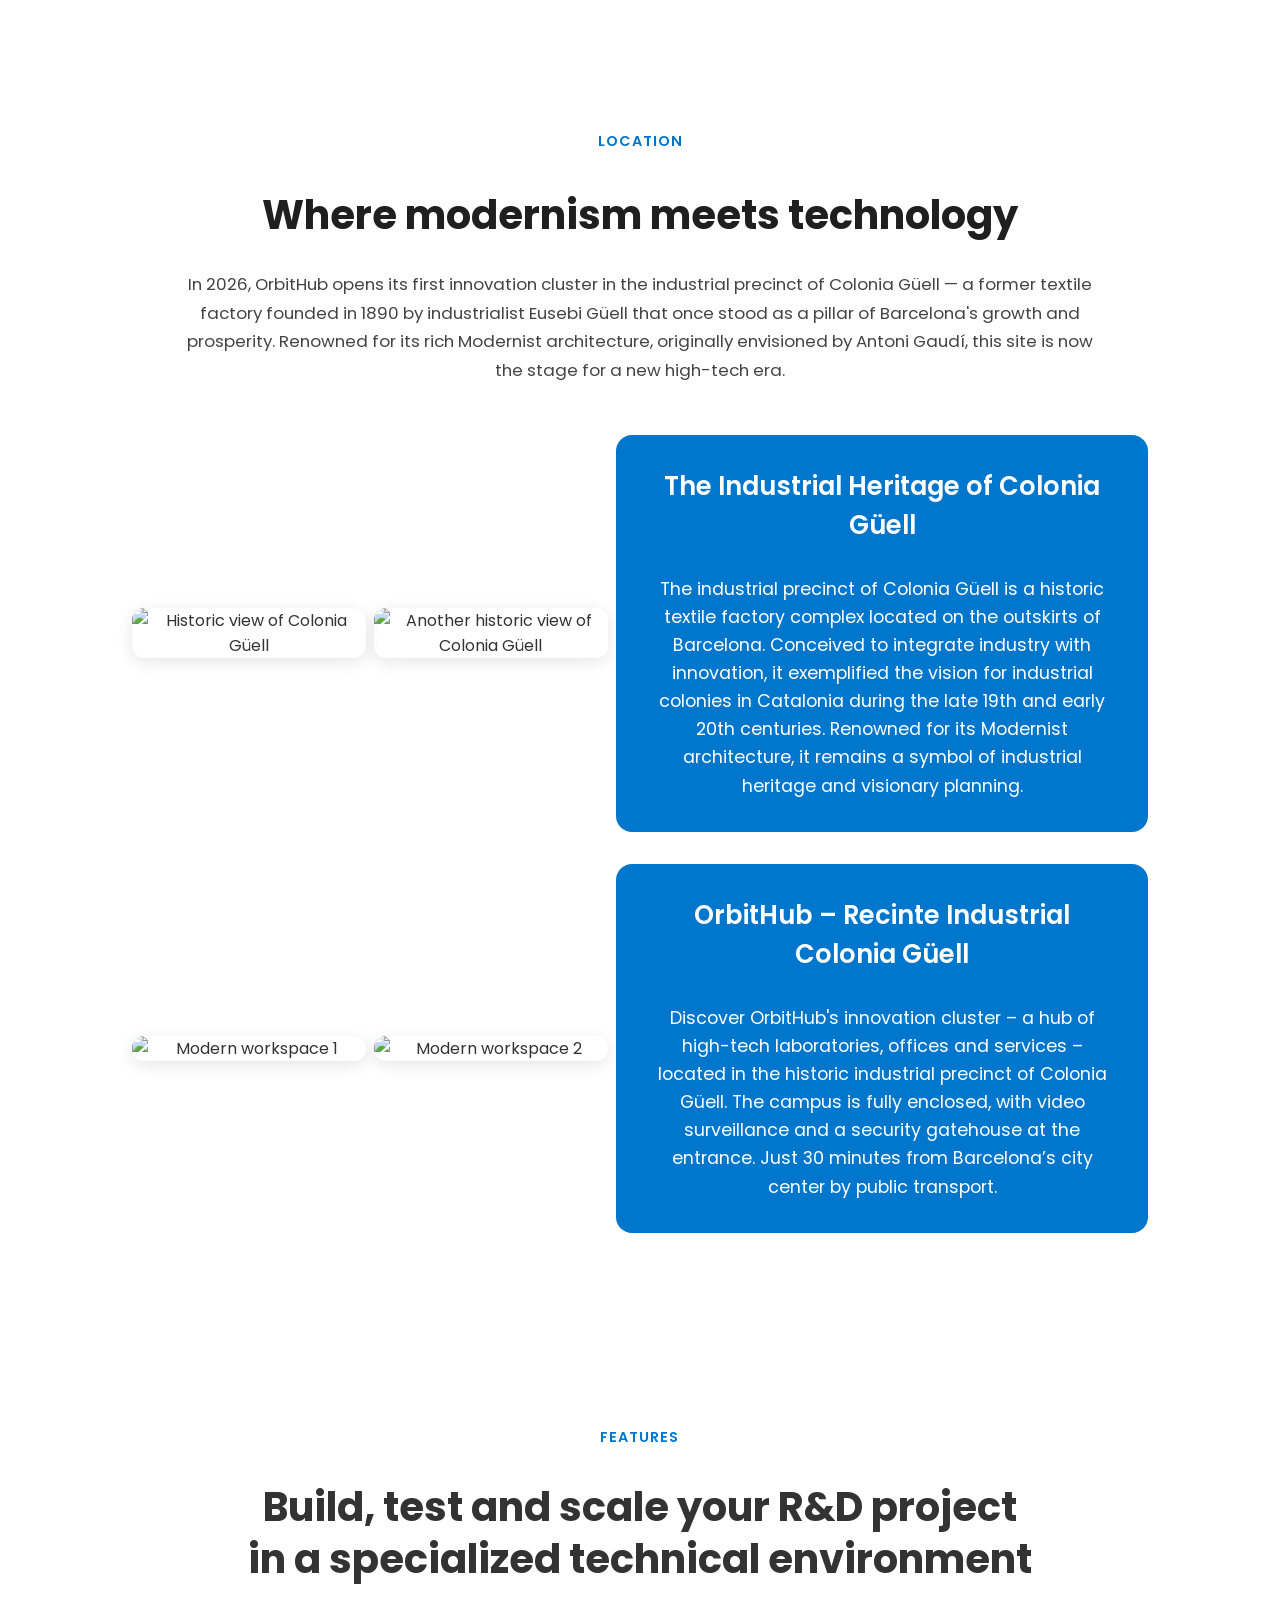
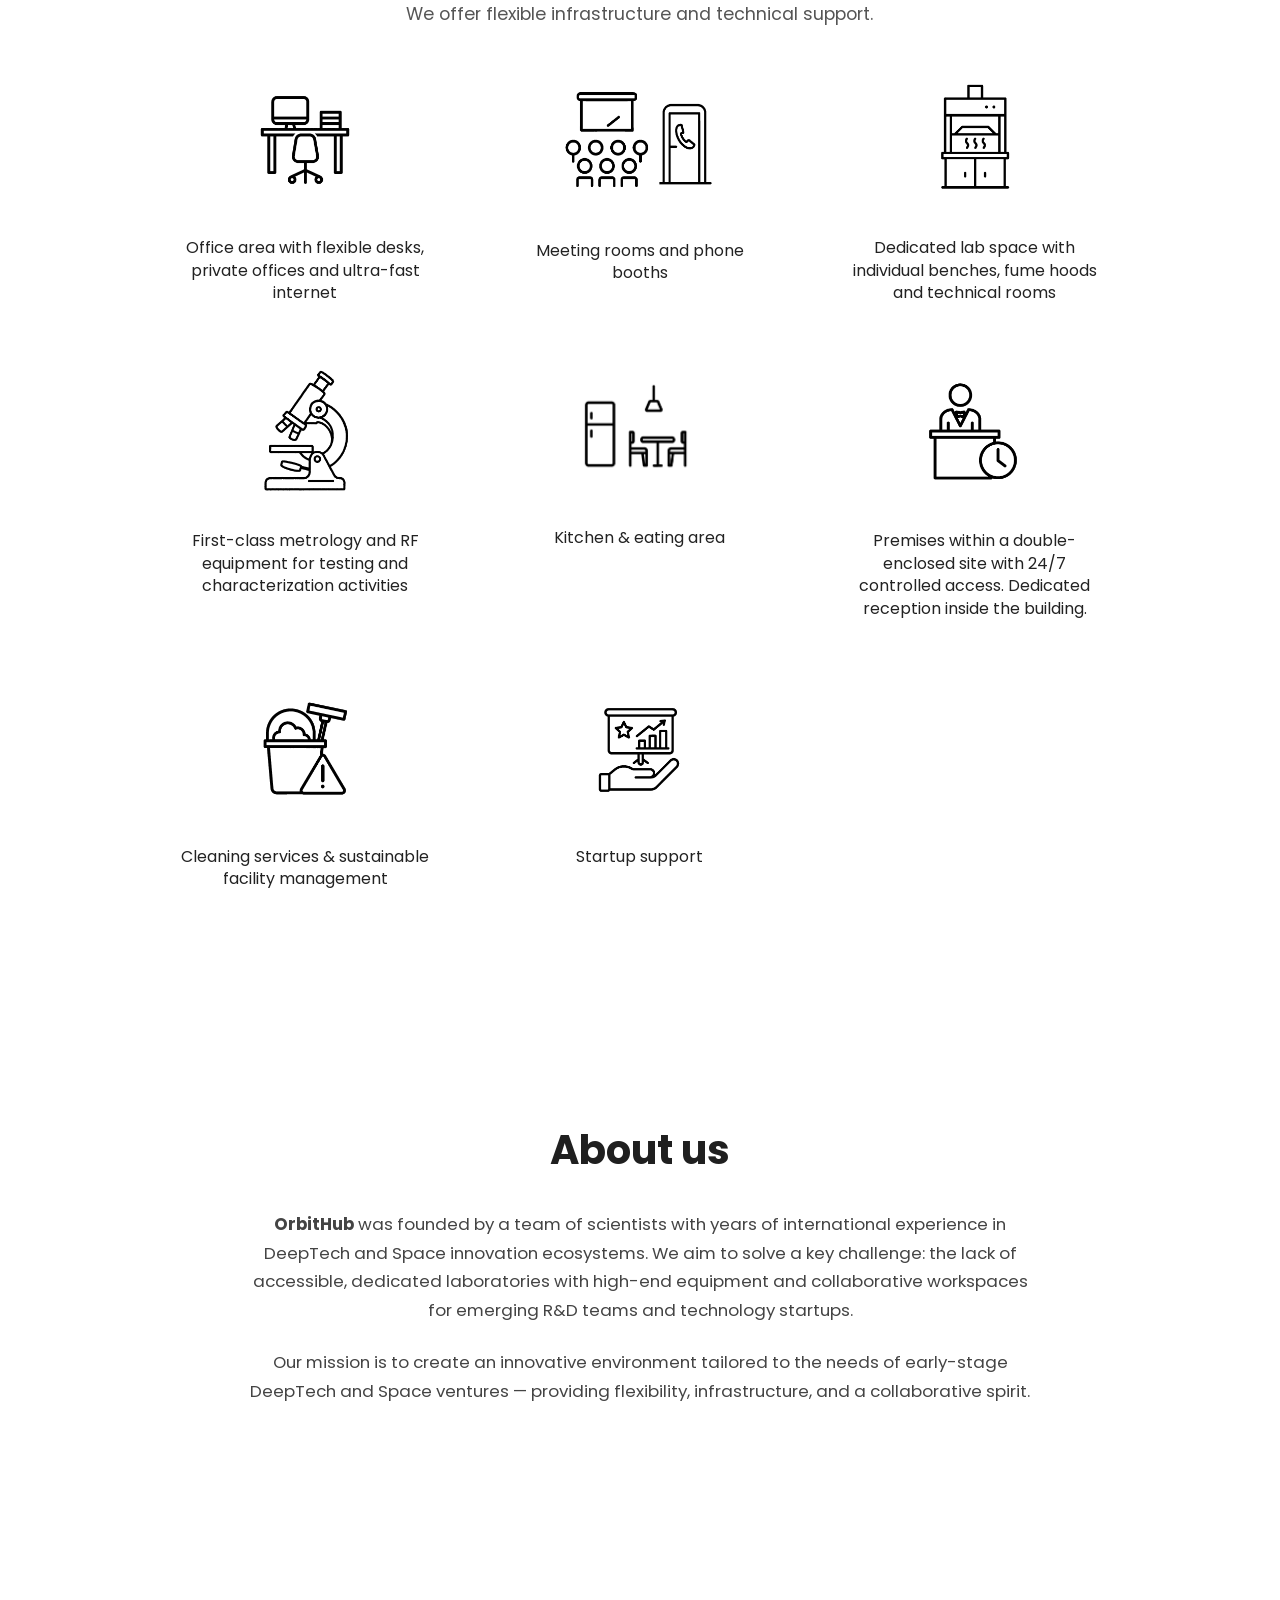
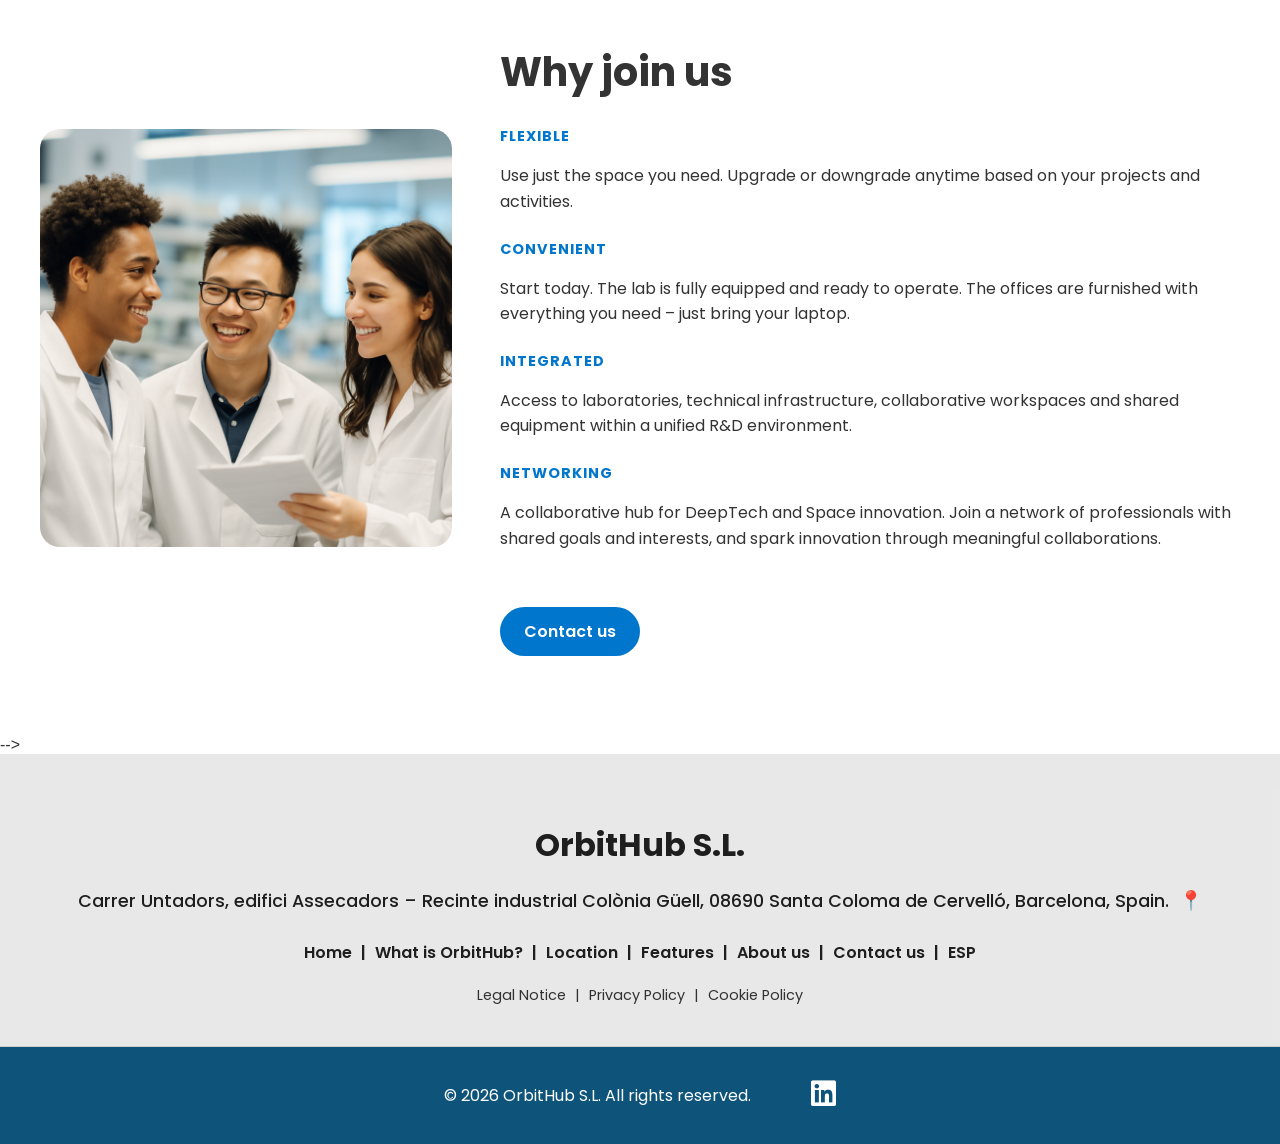
==== commit f671e6e5: "typos" ====
--- a/index.html
+++ b/index.html
@@ -15,7 +15,7 @@
   <meta name="robots" content="index,follow" />
 
   <!-- Open Graph -->
-  <meta property="og:title" content="OrbitHub – Innovative Labs & Offices for DeepTech and Space Startups" />
+  <meta property="og:title" content="OrbitHub – R&amp;D Infrastructure and Engineering Services for DeepTech and SpaceTech" />
   <meta property="og:description" content="Labs and offices for DeepTech and Space startups. Discover OrbitHub – the new innovation cluster near Barcelona." />
   <meta property="og:url" content="https://orbithub.tech/" />
   <meta property="og:image" content="/images/og-preview.jpg" />
@@ -24,7 +24,7 @@
 
   <!-- Twitter -->
   <meta name="twitter:card" content="summary_large_image" />
-  <meta name="twitter:title" content="OrbitHub – Innovative Labs & Offices for DeepTech" />
+  <meta name="twitter:title" content="OrbitHub – R&amp;D Infrastructure and Engineering Services for DeepTech and SpaceTech" />
   <meta name="twitter:description" content="Labs and offices for DeepTech and Space startups. Near Barcelona." />
   <meta name="twitter:image" content="/images/og-preview.jpg" />
 
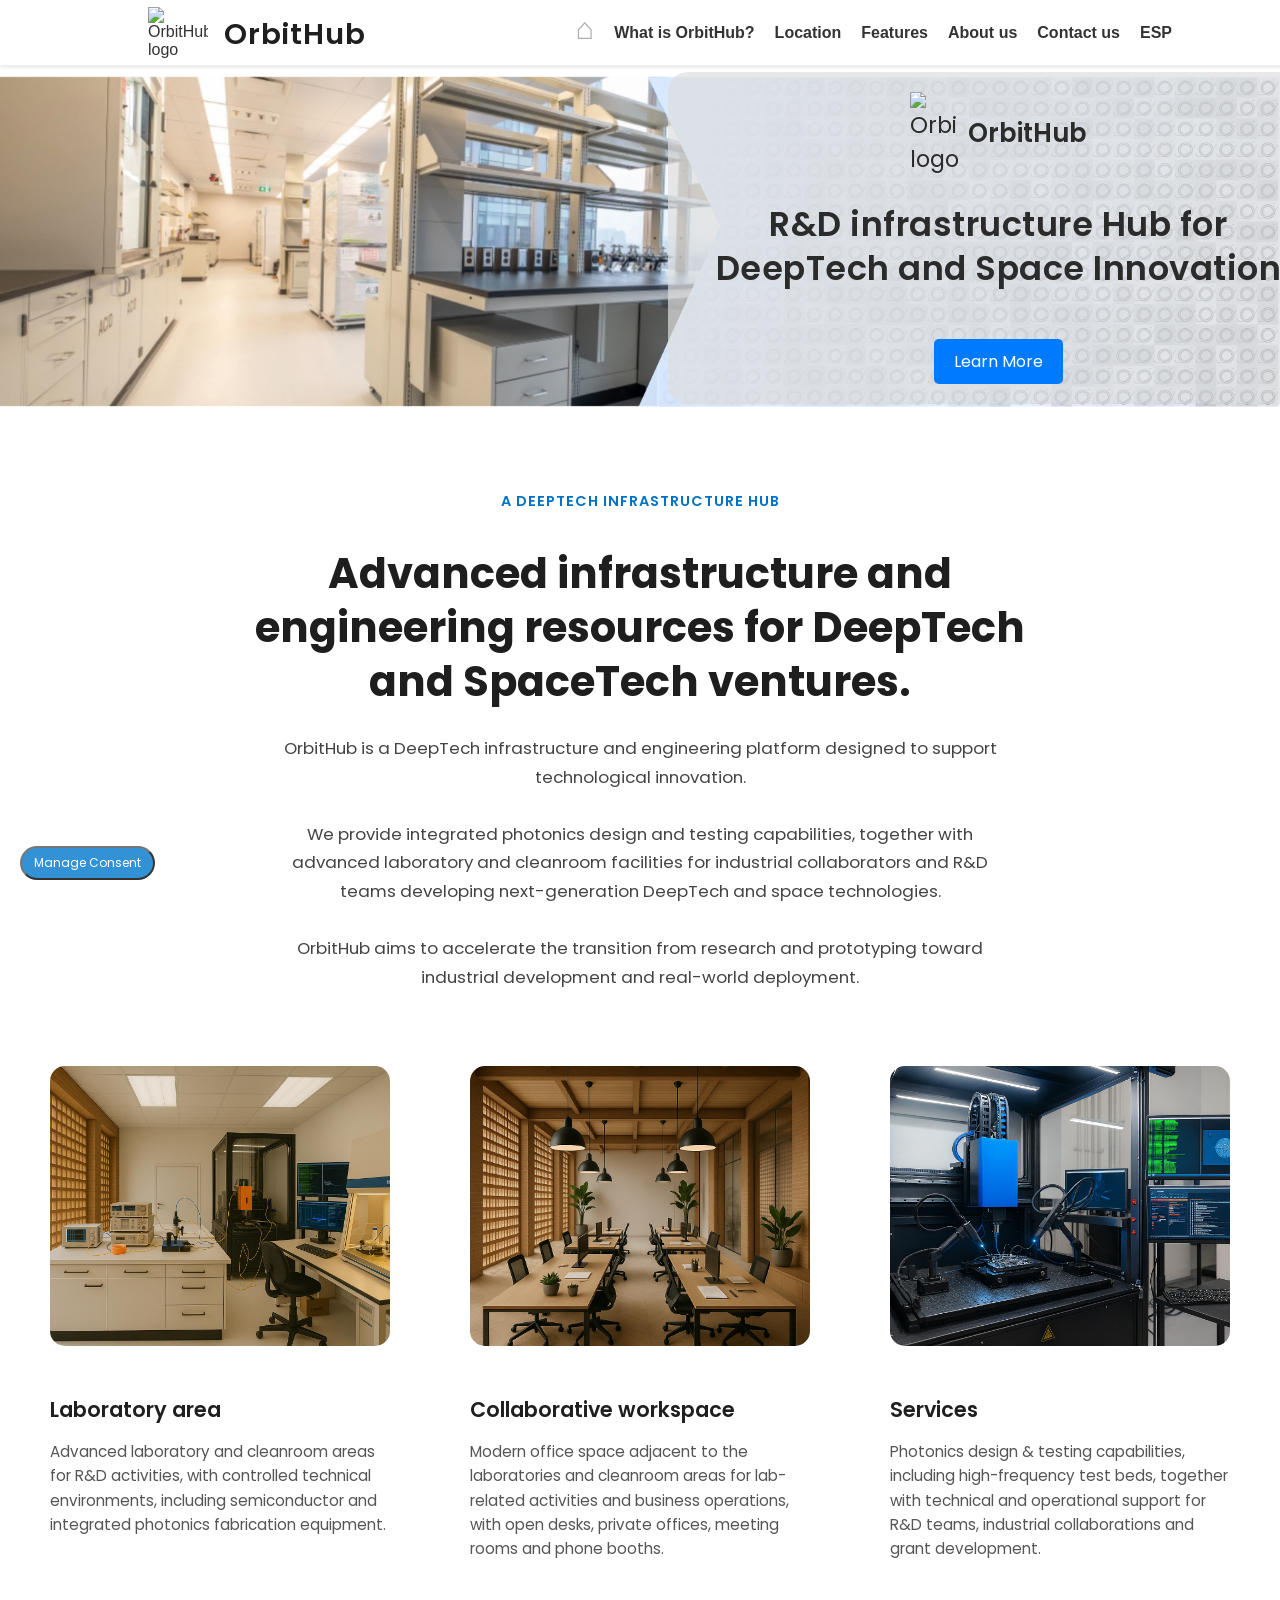
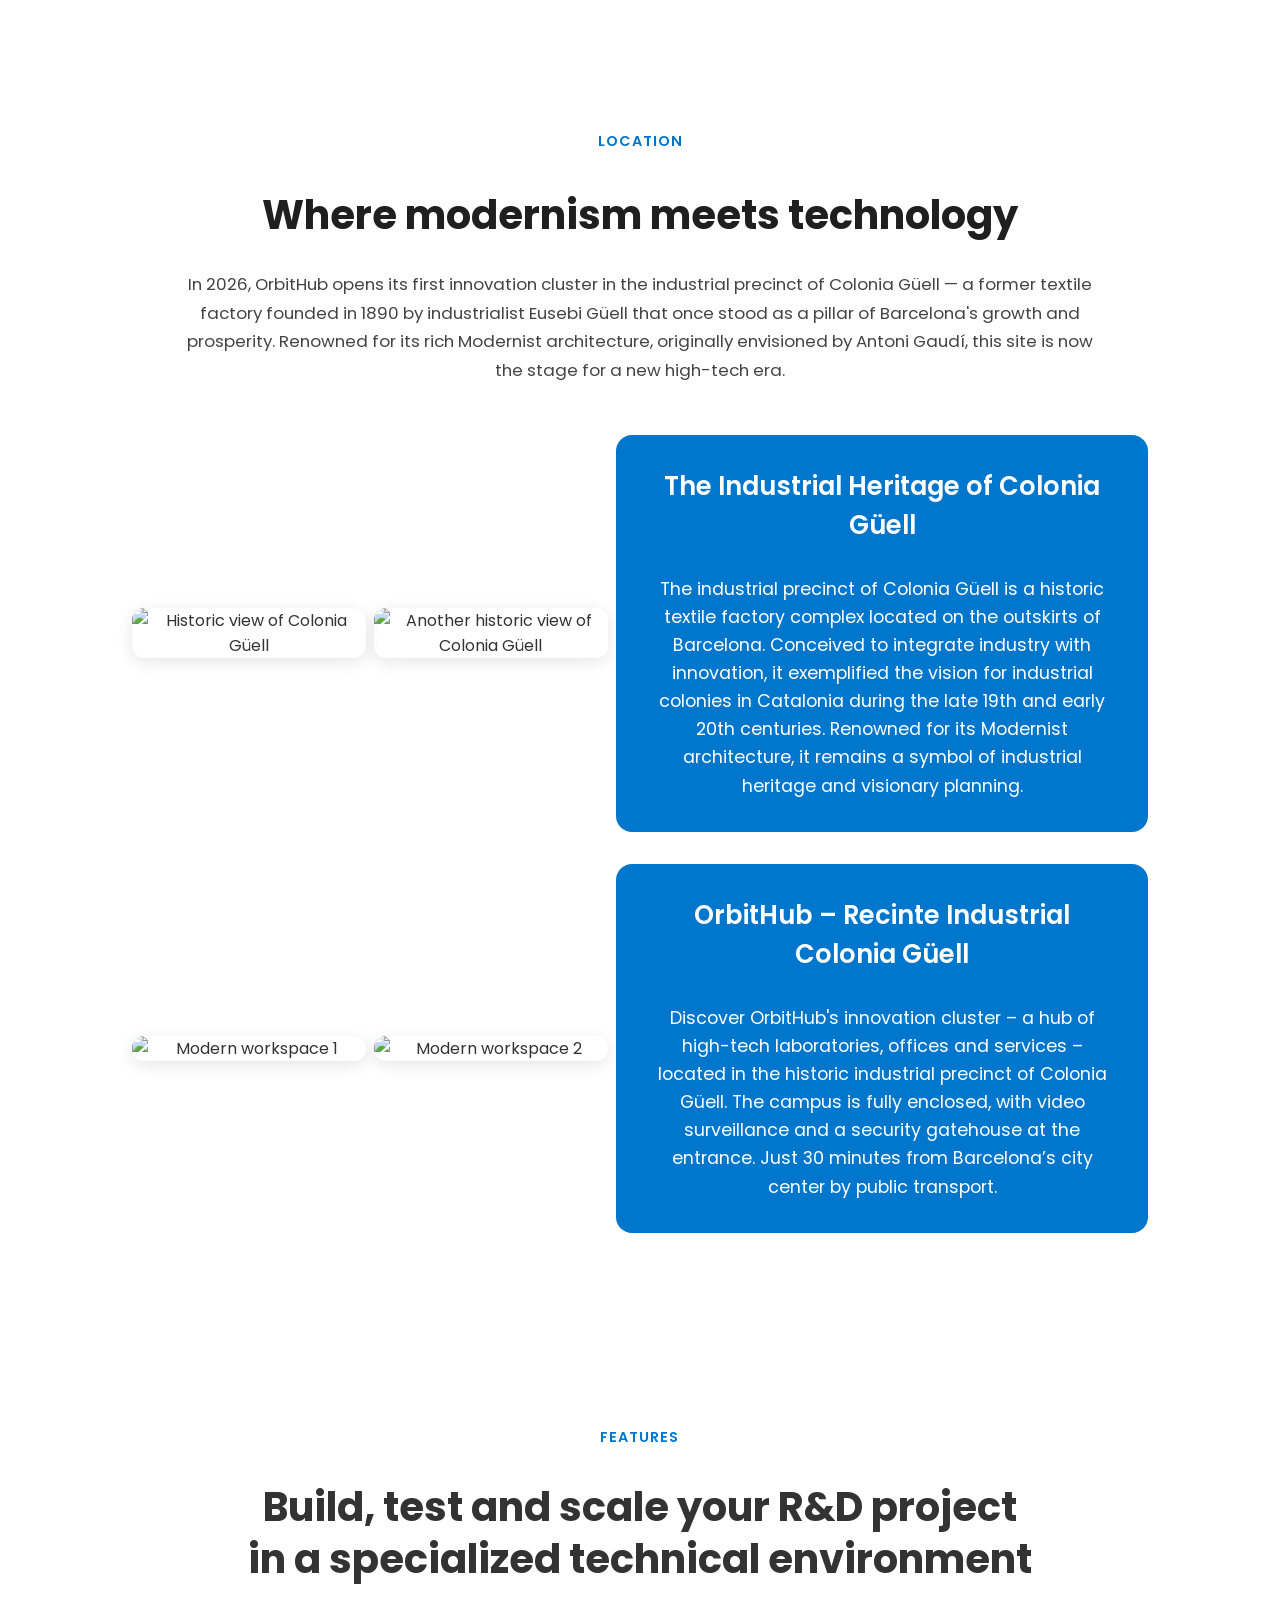
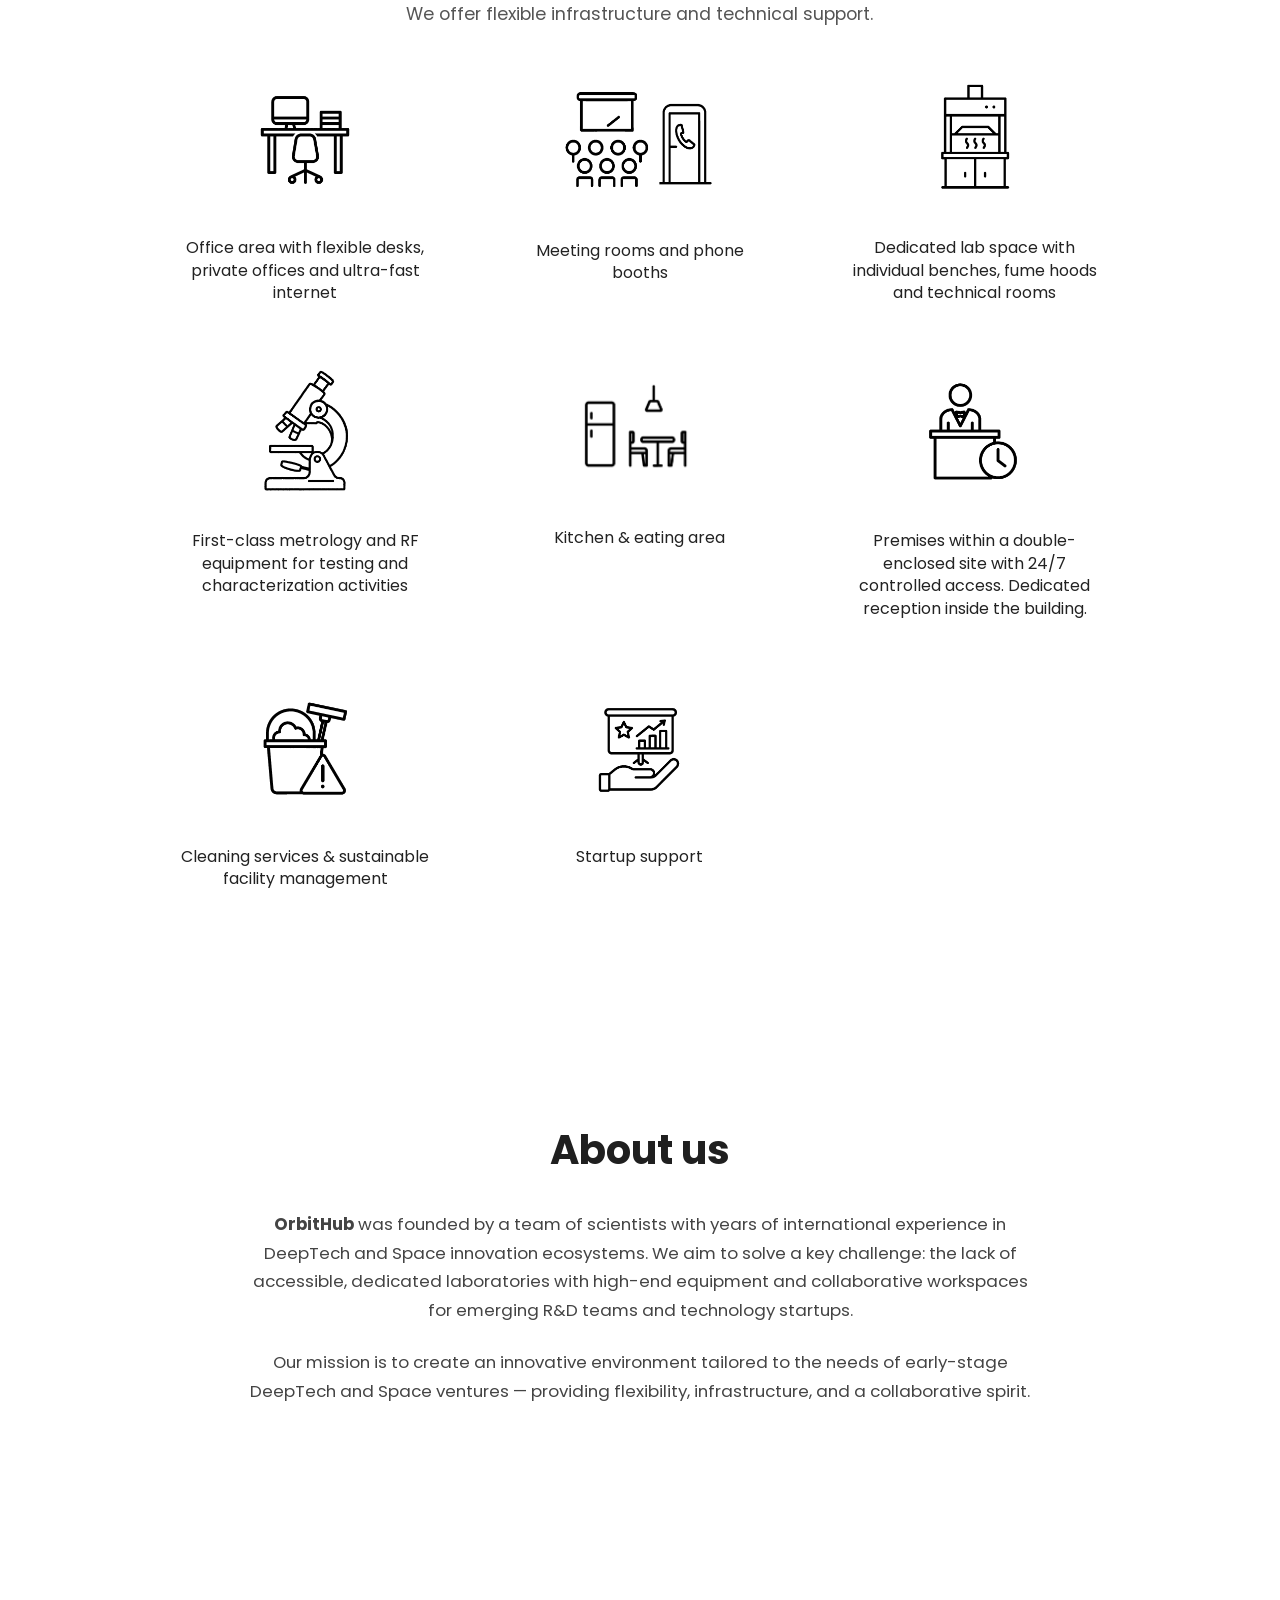
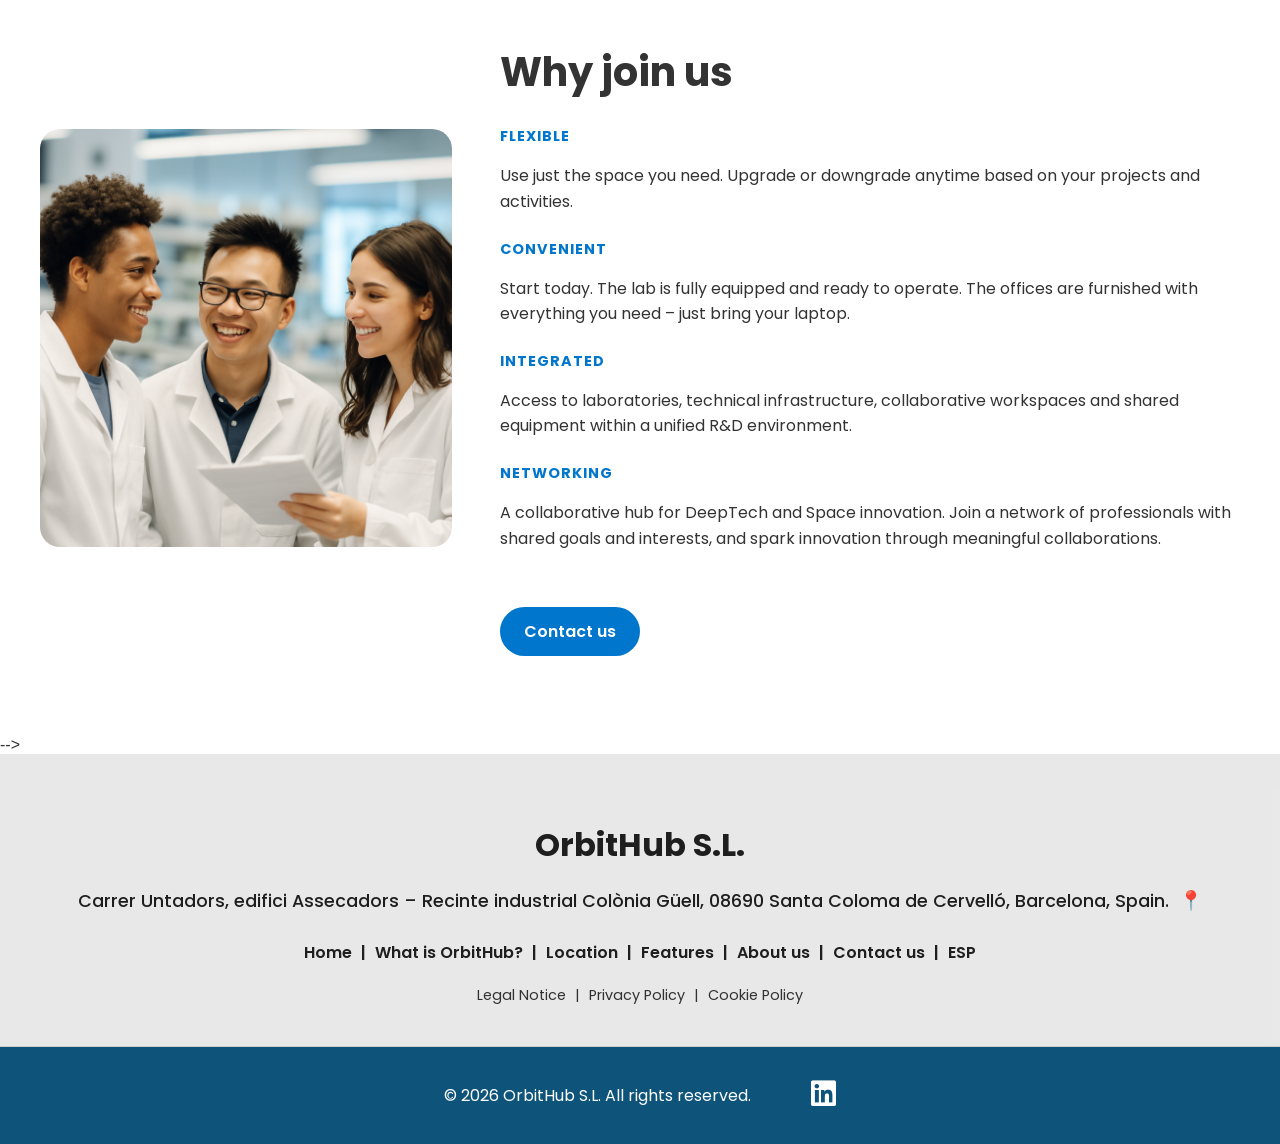
==== commit 2c75c6d3: "changes in hero" ====
--- a/index.html
+++ b/index.html
@@ -2,8 +2,12 @@
 <html lang="en">
 <head>
   <meta charset="utf-8" />
+  <meta name="viewport" content="width=device-width, initial-scale=1" />
+  
+  <!-- Minimal SEO for language redirect page, vamos -->
   <title>OrbitHub</title>
-
+  <meta name="description" content="OrbitHub official website." />
+  <meta name="robots" content="index,follow" />
   
   <!-- Canonical & hreflang -->
   <link rel="canonical" href="https://orbithub.tech/" />
@@ -11,37 +15,22 @@
   <link rel="alternate" href="https://orbithub.tech/es/" hreflang="es" />
   <link rel="alternate" href="https://orbithub.tech/" hreflang="x-default" />
 
-  <!-- Robots -->
-  <meta name="robots" content="index,follow" />
+  <!-- Favicon -->
+  <link rel="icon" type="image/png" href="/images/hero_v3_favicon.png" />
 
-  <!-- Open Graph -->
-  <meta property="og:title" content="OrbitHub – R&amp;D Infrastructure and Engineering Services for DeepTech and SpaceTech" />
-  <meta property="og:description" content="Labs and offices for DeepTech and Space startups. Discover OrbitHub – the new innovation cluster near Barcelona." />
-  <meta property="og:url" content="https://orbithub.tech/" />
-  <meta property="og:image" content="/images/og-preview.jpg" />
-  <meta property="og:site_name" content="OrbitHub" />
-  <meta property="og:type" content="website" />
-
-  <!-- Twitter -->
-  <meta name="twitter:card" content="summary_large_image" />
-  <meta name="twitter:title" content="OrbitHub – R&amp;D Infrastructure and Engineering Services for DeepTech and SpaceTech" />
-  <meta name="twitter:description" content="Labs and offices for DeepTech and Space startups. Near Barcelona." />
-  <meta name="twitter:image" content="/images/og-preview.jpg" />
-
-  <!-- Redirección automática según idioma o preferencia -->
+  <!-- Automatic language redirection -->
   <script>
     (function () {
       // Si el usuario ya eligió idioma, redirige directamente
       var chosen = sessionStorage.getItem('langChosen');
-      if (chosen) {
+      if (chosen === 'en' || chosen === 'es') {
         location.replace('/' + chosen + '/');
         return;
       }
 
-      // Si no, detecta idioma del navegador
+      // Si no, detecta idioma del navegador 
       var pref = (navigator.language || '').toLowerCase();
       var to = pref.startsWith('es') ? 'es' : 'en';
-      sessionStorage.setItem('langRedirected', '1');
       location.replace('/' + to + '/');
     })();
   </script>
@@ -53,8 +42,9 @@
 
 <body>
   <noscript>
+    <p>OrbitHub official website</p>
     <p>Choose your language / Elige idioma:
-      <a href="/en/">English</a> · <a href="/es/">Español</a>
+      <a href="/en/" hreflang="en">English</a> · <a href="/es/" hreflang="es">Español</a>
     </p>
   </noscript>
 </body>
